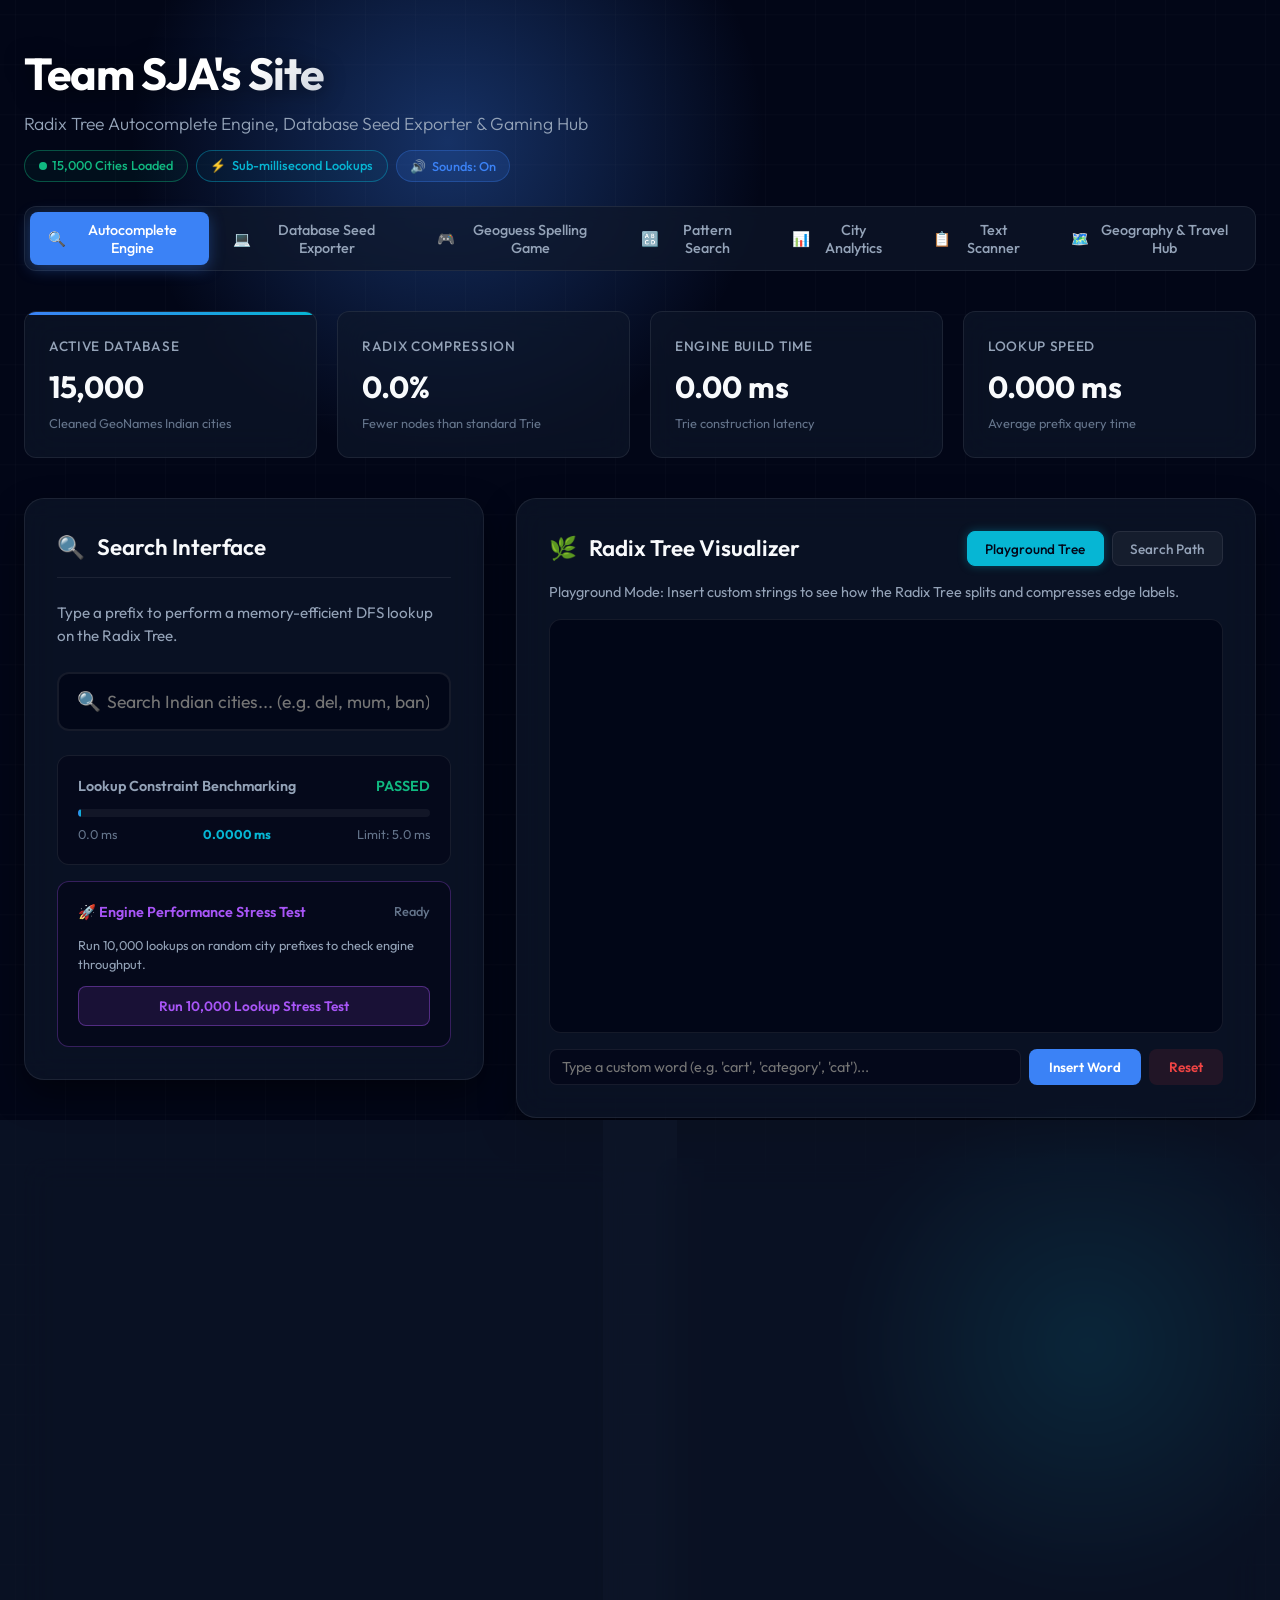
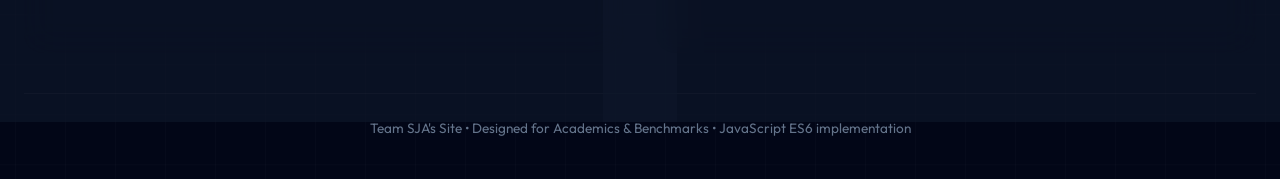
==== index.html @ f36bf90f "update: index.html with autocomplete and new tabs" ====
<!DOCTYPE html>
<html lang="en">
<head>
  <meta charset="UTF-8">
  <meta name="viewport" content="width=device-width, initial-scale=1.0, viewport-fit=cover">
  <meta name="theme-color" content="#020617">
  <title>Team SJA's Autocomplete Engine & Developer Hub</title>
  <meta name="description" content="A highly optimized Radix Tree engine featuring a city geoguess game, SQL/JSON database seeding tool, and benchmark suites by Team SJA.">
  <link rel="stylesheet" href="index.css">
</head>
<body>

  <!-- Background canvas for active particle effects -->
  <canvas id="particle-canvas"></canvas>

  <!-- Premium ambient background glowing spots -->
  <div class="ambient-glow-1"></div>
  <div class="ambient-glow-2"></div>

  <div class="app-container">
    
    <!-- Header Section -->
    <header>
      <div class="brand-section">
        <h1>Team SJA's <span style="color: var(--color-accent);">Site</span></h1>
        <p>Radix Tree Autocomplete Engine, Database Seed Exporter & Gaming Hub</p>
        <div class="brand-badges">
          <span class="badge success">
            <span style="display:inline-block; width:8px; height:8px; background:var(--color-success); border-radius:50%"></span>
            15,000 Cities Loaded
          </span>
          <span class="badge accent">
            <span>⚡</span> Sub-millisecond Lookups
          </span>
          <button id="audio-toggle-btn" class="badge" style="cursor: pointer; background: rgba(59, 130, 246, 0.15); border-color: rgba(59, 130, 246, 0.3); color: var(--color-primary); font-family: inherit;">
            <span>🔊</span> Sounds: On
          </button>
        </div>
      </div>

      <!-- Navigation Tabs -->
      <div class="tab-navigation">
        <button id="tab-btn-engine" class="tab-btn active"><span>🔍</span> Autocomplete Engine</button>
        <button id="tab-btn-routes" class="tab-btn"><span>💻</span> Database Seed Exporter</button>
        <button id="tab-btn-game" class="tab-btn"><span>🎮</span> Geoguess Spelling Game</button>
        <button id="tab-btn-pattern" class="tab-btn"><span>🔠</span> Pattern Search</button>
        <button id="tab-btn-analytics" class="tab-btn"><span>📊</span> City Analytics</button>
        <button id="tab-btn-scanner" class="tab-btn"><span>📋</span> Text Scanner</button>
        <button id="tab-btn-travel" class="tab-btn"><span>🗺️</span> Geography &amp; Travel Hub</button>
      </div>
    </header>

    <!-- Metrics Dashboard Row (Shared) -->
    <div class="metrics-row">
      <div class="metric-card highlighted">
        <div class="metric-label">Active Database</div>
        <div id="stat-cities-count" class="metric-value">15,000</div>
        <div class="metric-desc">Cleaned GeoNames Indian cities</div>
      </div>
      
      <div class="metric-card">
        <div class="metric-label">Radix Compression</div>
        <div id="stat-node-reduction" class="metric-value">0.0%</div>
        <div class="metric-desc">Fewer nodes than standard Trie</div>
      </div>

      <div class="metric-card">
        <div class="metric-label">Engine Build Time</div>
        <div id="stat-build-time" class="metric-value">0.00 ms</div>
        <div class="metric-desc">Trie construction latency</div>
      </div>

      <div class="metric-card" id="card-latency">
        <div class="metric-label">Lookup Speed</div>
        <div id="stat-lookup-time" class="metric-value">0.000 ms</div>
        <div class="metric-desc">Average prefix query time</div>
      </div>
    </div>

    <!-- =====================================================================
         TAB 1: AUTOCOMPLETE ENGINE CONTENT
         ===================================================================== -->
    <div id="tab-content-engine" class="tab-content active">
      <div class="dashboard-grid">
        
        <!-- Left Column: Search & Benchmarks -->
        <div class="panel">
          <h2 class="panel-title"><span>🔍</span> Search Interface</h2>
          <p style="color: var(--text-secondary); font-size: 0.95rem; margin-bottom: 1.5rem;">
            Type a prefix to perform a memory-efficient DFS lookup on the Radix Tree.
          </p>

          <div class="search-wrapper">
            <div class="search-input-container">
              <span class="search-icon">🔍</span>
              <input type="text" id="city-search" placeholder="Search Indian cities... (e.g. del, mum, ban)" autocomplete="off">
              <span id="clear-search" class="clear-icon" style="display: none;">✕</span>
            </div>

            <!-- Dropdown suggestions -->
            <div id="suggestions-dropdown" class="suggestions-container">
              <div class="suggestions-header">
                <span>Suggestions (Top 10)</span>
                <span id="suggestions-metrics">0 matches</span>
              </div>
              <ul id="suggestions-list" class="suggestions-list">
                <!-- Dynamically populated -->
              </ul>
            </div>
          </div>

          <div class="benchmark-card">
            <div class="benchmark-title">
              <span>Lookup Constraint Benchmarking</span>
              <span id="benchmark-status" style="color: var(--color-success);">PASSED</span>
            </div>
            <div class="benchmark-bar-container">
              <div id="benchmark-bar" class="benchmark-bar" style="width: 0.8%;"></div>
            </div>
            <div style="display: flex; justify-content: space-between; font-size: 0.8rem; color: var(--text-muted);">
              <span>0.0 ms</span>
              <span style="color: var(--color-accent); font-weight: bold;" id="benchmark-exact-time">0.0000 ms</span>
              <span>Limit: 5.0 ms</span>
            </div>
          </div>

          <!-- Stress Test challenge -->
          <div class="benchmark-card" style="margin-top: 1rem; border-color: rgba(168, 85, 247, 0.3);">
            <div class="benchmark-title" style="color: var(--color-purple);">
              <span>🚀 Engine Performance Stress Test</span>
              <span id="stress-test-status" style="font-size: 0.8rem; font-weight: 500; color: var(--text-muted);">Ready</span>
            </div>
            <p style="font-size: 0.8rem; color: var(--text-secondary); margin-bottom: 0.75rem;">
              Run 10,000 lookups on random city prefixes to check engine throughput.
            </p>
            <div class="stress-stats" style="display: flex; justify-content: space-between; font-size: 0.85rem; margin-bottom: 0.5rem; display: none;" id="stress-stats-display">
              <div>Avg Speed: <span id="stress-avg-speed" style="color: var(--color-accent); font-weight: bold;">0.000 ms</span></div>
              <div>Throughput: <span id="stress-throughput" style="color: var(--color-success); font-weight: bold;">0 ops/s</span></div>
            </div>
            <button id="btn-stress-test" class="visualizer-btn" style="width: 100%; background: rgba(168, 85, 247, 0.12); border-color: rgba(168, 85, 247, 0.4); color: var(--color-purple); font-weight: 600; padding: 0.6rem; border-radius: var(--radius-sm);">
              Run 10,000 Lookup Stress Test
            </button>
          </div>
        </div>

        <!-- Right Column: Visualizer -->
        <div class="panel visualizer-card">
          <div class="visualizer-header">
            <h2 class="panel-title" style="margin-bottom: 0; padding-bottom: 0; border: none;">
              <span>🌿</span> Radix Tree Visualizer
            </h2>
            <div class="visualizer-controls">
              <button id="btn-mode-playground" class="visualizer-btn active">Playground Tree</button>
              <button id="btn-mode-search" class="visualizer-btn">Search Path</button>
            </div>
          </div>
          <p id="visualizer-description" style="color: var(--text-secondary); font-size: 0.9rem; margin-bottom: 1rem;">
            Playground Mode: Insert custom strings to see how the Radix Tree splits and compresses edge labels.
          </p>

          <div class="svg-container">
            <svg id="tree-svg" class="svg-canvas"></svg>
          </div>

          <div id="playground-form-container" class="playground-form">
            <input type="text" id="playground-input" placeholder="Type a custom word (e.g. 'cart', 'category', 'cat')..." autocomplete="off">
            <button id="playground-btn-insert">Insert Word</button>
            <button id="playground-btn-reset" class="visualizer-btn" style="background: rgba(239, 68, 68, 0.1); border-color: rgba(239, 68, 68, 0.3); color: rgb(239, 68, 68);">Reset</button>
          </div>
        </div>

      </div>
    </div>

    <!-- =====================================================================
         TAB 2: DATABASE SEED EXPORTER (Useful Tool)
         ==================================================================== -->
    <div id="tab-content-routes" class="tab-content">
      <div class="dashboard-grid">
        
        <!-- Left Panel: Filters and Configuration Builder -->
        <div class="panel">
          <h2 class="panel-title"><span>💻</span> Database Seeding Exporter</h2>
          <p style="color: var(--text-secondary); font-size: 0.95rem; margin-bottom: 1.5rem;">
            Configure database seeding filters. Manually add specific cities using autocomplete or filter by states and naming patterns to generate schemas.
          </p>

          <!-- manual Select Input with autocomplete -->
          <div style="position: relative; margin-bottom: 1.25rem;">
            <label style="display: block; font-size: 0.85rem; color: var(--text-secondary); margin-bottom: 0.4rem; font-weight: 500;">Add Specific City</label>
            <div class="search-input-container">
              <span class="search-icon">🔍</span>
              <input type="text" id="route-destination" placeholder="Search and add a city... (e.g. kolkata)" autocomplete="off">
            </div>
            <div id="dropdown-destination" class="suggestions-container">
              <div class="suggestions-header">
                <span>Suggestions (Top 5)</span>
                <span id="logistics-suggestions-metrics">0 matches</span>
              </div>
              <ul id="list-destination" class="suggestions-list"></ul>
            </div>
          </div>

          <!-- Filter Configuration Fields -->
          <div class="export-filter-grid" style="display: grid; grid-template-columns: 1fr 1fr; gap: 0.75rem; margin-bottom: 1.25rem;">
            <div>
              <label style="display: block; font-size: 0.85rem; color: var(--text-secondary); margin-bottom: 0.4rem; font-weight: 500;">Filter by State</label>
              <select id="export-state-filter" style="width:100%; background: rgba(2, 6, 23, 0.85); border: 2px solid var(--card-border); border-radius: var(--radius-sm); padding: 0.5rem; color: var(--text-primary); font-family: inherit;">
                <option value="ALL">-- All States --</option>
                <option value="Maharashtra">Maharashtra</option>
                <option value="Delhi">Delhi</option>
                <option value="Karnataka">Karnataka</option>
                <option value="Tamil Nadu">Tamil Nadu</option>
                <option value="West Bengal">West Bengal</option>
                <option value="Uttar Pradesh">Uttar Pradesh</option>
                <option value="Gujarat">Gujarat</option>
                <option value="Rajasthan">Rajasthan</option>
                <option value="Kerala">Kerala</option>
              </select>
            </div>
            <div>
              <label style="display: block; font-size: 0.85rem; color: var(--text-secondary); margin-bottom: 0.4rem; font-weight: 500;">Naming Suffix</label>
              <input type="text" id="export-name-pattern" placeholder="e.g. pur, abad, garh" style="width:100%; background: rgba(2, 6, 23, 0.85); border: 2px solid var(--card-border); border-radius: var(--radius-sm); padding: 0.5rem; color: var(--text-primary); font-family: inherit;">
            </div>
          </div>

          <!-- Format type and limits -->
          <div class="export-filter-grid" style="display: grid; grid-template-columns: 1fr 1fr; gap: 0.75rem; margin-bottom: 1.5rem;">
            <div>
              <label style="display: block; font-size: 0.85rem; color: var(--text-secondary); margin-bottom: 0.4rem; font-weight: 500;">Output Format</label>
              <select id="export-format" style="width:100%; background: rgba(2, 6, 23, 0.85); border: 2px solid var(--card-border); border-radius: var(--radius-sm); padding: 0.5rem; color: var(--text-primary); font-family: inherit;">
                <option value="json">JSON Array</option>
                <option value="sql_postgres">SQL (PostgreSQL)</option>
                <option value="sql_mysql">SQL (MySQL)</option>
                <option value="csv">CSV Dataset</option>
              </select>
            </div>
            <div>
              <label style="display: block; font-size: 0.85rem; color: var(--text-secondary); margin-bottom: 0.4rem; font-weight: 500;">Export Limit</label>
              <input type="number" id="package-weight" min="5" max="1000" step="5" value="25" style="width:100%; background: rgba(2, 6, 23, 0.85); border: 2px solid var(--card-border); border-radius: var(--radius-sm); padding: 0.5rem; color: var(--text-primary); font-family: inherit;">
            </div>
          </div>

          <!-- Metrics summary for selected seeds -->
          <div id="route-results-card" class="benchmark-card" style="border-color: rgba(6, 182, 212, 0.35);">
            <div class="benchmark-title" style="color: var(--color-accent); font-size: 1rem; margin-bottom: 0.75rem;">
              <span>📝 Export Statistics</span>
            </div>
            <div style="font-size: 0.85rem; color: var(--text-secondary); line-height: 1.6;">
              <div style="display:flex; justify-content:space-between; margin-bottom:0.4rem;">
                <span>📂 Selected Cities Count:</span> <span id="logistics-cost" style="color: var(--color-success); font-weight:600;">25 cities</span>
              </div>
              <div style="display:flex; justify-content:space-between; margin-bottom:0.4rem;">
                <span>🐘 Estimated SQL Size:</span> <span id="logistics-zip" style="color: var(--text-primary); font-weight:500;">1.8 KB</span>
              </div>
              <div style="display:flex; justify-content:space-between; margin-bottom:0.4rem;">
                <span>🛠️ Schema table name:</span> <span style="color: var(--color-purple); font-weight:500; font-family: var(--font-mono); font-size:0.8rem;">indian_cities_directory</span>
              </div>
              <div style="display:flex; justify-content:space-between;">
                <span>⚙️ Character Encoding:</span> <span style="color: var(--text-muted); font-family: var(--font-mono); font-size:0.75rem;">UTF-8</span>
              </div>
            </div>
          </div>
          
          <button id="btn-calc-route" class="visualizer-btn" style="width: 100%; background: var(--color-accent); border-color: var(--color-accent); color: var(--bg-primary); font-weight: 600; padding: 0.75rem; margin-top: 1rem;">
            Generate Seed Schema
          </button>
        </div>

        <!-- Right Panel: Live Code Syntax Viewer -->
        <div class="panel visualizer-card">
          <div class="visualizer-header">
            <h2 class="panel-title" style="margin-bottom: 0; padding-bottom: 0; border: none;">
              <span>⚡</span> Schema Code Output
            </h2>
            <div class="visualizer-controls">
              <button id="btn-copy-seed" class="visualizer-btn active">Copy Code</button>
              <button id="btn-download-seed" class="visualizer-btn" style="background: rgba(16, 185, 129, 0.1); border-color: rgba(16, 185, 129, 0.3); color: var(--color-success);">Download</button>
            </div>
          </div>
          <p style="color: var(--text-secondary); font-size: 0.9rem; margin-bottom: 1rem;">
            Copy the generated INSERT script or JSON array directly into your database schema seeds.
          </p>
          <div class="svg-container" style="background: #020617; border-color: rgba(6, 182, 212, 0.2); display: flex; flex-direction: column; overflow: hidden;">
            <pre style="margin: 0; padding: 1.25rem; overflow: auto; flex-grow: 1; font-family: var(--font-mono); font-size: 0.82rem; color: #a5f3fc; line-height: 1.6; white-space: pre-wrap;" id="export-code-block"></pre>
          </div>
        </div>

      </div>
    </div>

    <!-- =====================================================================
         TAB 3: GEOGUESS SPELLING GAME (Inbuilt Game)
         ===================================================================== -->
    <div id="tab-content-game" class="tab-content">
      <div class="dashboard-grid">
        
        <!-- Left Panel: Game Arena -->
        <div class="panel">
          <h2 class="panel-title"><span>🎮</span> Geoguess spelling Challenge</h2>
          <p style="color: var(--text-secondary); font-size: 0.95rem; margin-bottom: 1.5rem;">
            Can you guess the Indian city from the scrambled letters? Use the autocomplete box to search for valid spellings as clues!
          </p>

          <!-- Scrambled word board -->
          <div style="background: radial-gradient(circle, rgba(168, 85, 247, 0.15) 0%, transparent 100%); border: 1px solid rgba(168, 85, 247, 0.35); border-radius: var(--radius-md); padding: 2.25rem 1rem; text-align: center; margin-bottom: 1.5rem; position: relative; overflow: hidden;">
            <div style="font-size: 0.8rem; color: var(--color-purple); font-weight: 600; letter-spacing: 0.1em; text-transform: uppercase; margin-bottom: 0.5rem;">Scrambled City Name</div>
            <div id="game-scrambled-word" style="font-size: 2.6rem; font-weight: 700; color: var(--text-primary); letter-spacing: 0.15em; word-break: break-all;">M U B I A M</div>
          </div>

          <!-- Clue Section -->
          <div class="benchmark-card" style="margin-bottom: 1.5rem; border-color: var(--card-border); background: rgba(2, 6, 23, 0.45);">
            <div style="font-weight: 500; font-size: 0.85rem; color: var(--text-secondary); display:flex; justify-content:space-between; align-items:center; margin-bottom: 0.5rem;">
              <span>💡 Clues Revealed</span>
              <button id="game-btn-reveal-clue" class="visualizer-btn" style="padding: 0.25rem 0.6rem; font-size: 0.75rem;">Reveal Next Clue</button>
            </div>
            <div id="game-clue-text" style="font-size: 0.85rem; color: var(--text-muted); line-height: 1.5;">
              - Clue 1: Click button to reveal first letter clue...
            </div>
          </div>

          <!-- Answer Input Section -->
          <div style="position: relative; margin-bottom: 1.5rem;">
            <label style="display: block; font-size: 0.85rem; color: var(--text-secondary); margin-bottom: 0.4rem; font-weight: 500;">Your Guess</label>
            <div class="search-input-container">
              <input type="text" id="game-guess-input" placeholder="Type city guess... (Autofill lists matching cities)" autocomplete="off">
            </div>
            <div id="dropdown-game" class="suggestions-container">
              <div class="suggestions-header">
                <span>Suggestions (Top 5)</span>
                <span id="game-suggestions-metrics">0 matches</span>
              </div>
              <ul id="list-game" class="suggestions-list"></ul>
            </div>
          </div>

          <!-- Control buttons -->
          <div style="display: grid; grid-template-columns: 2fr 1fr; gap: 0.75rem;">
            <button id="game-btn-submit" class="visualizer-btn" style="background: var(--color-primary); border-color: var(--color-primary); color: white; font-weight: 600; padding: 0.75rem;">Submit Answer</button>
            <button id="game-btn-skip" class="visualizer-btn" style="background: rgba(255, 255, 255, 0.05); color: var(--text-secondary); padding: 0.75rem;">Skip</button>
          </div>
        </div>

        <!-- Right Panel: Scoreboard & Dashboard -->
        <div class="panel" style="display:flex; flex-direction:column; justify-content:space-between;">
          <div>
            <h2 class="panel-title"><span>🏆</span> Scoring Dashboard</h2>
            <p style="color: var(--text-secondary); font-size: 0.95rem; margin-bottom: 1.5rem;">
              Correct answers build your score and active streak! High scores are saved locally so you can return to break your record.
            </p>

            <div style="display: grid; grid-template-columns: repeat(3, 1fr); gap: 1rem; margin-bottom: 1.5rem;">
              <div style="background: rgba(2, 6, 23, 0.5); padding: 1rem; border-radius: var(--radius-md); text-align: center; border: 1px solid var(--card-border);">
                <div style="font-size: 0.8rem; color: var(--text-muted); margin-bottom: 0.25rem;">Score</div>
                <div id="game-score" style="font-size: 1.8rem; font-weight: 700; color: var(--color-accent);">0</div>
              </div>
              <div style="background: rgba(2, 6, 23, 0.5); padding: 1rem; border-radius: var(--radius-md); text-align: center; border: 1px solid var(--card-border);">
                <div style="font-size: 0.8rem; color: var(--text-muted); margin-bottom: 0.25rem;">Streak</div>
                <div id="game-streak" style="font-size: 1.8rem; font-weight: 700; color: var(--color-purple);">0</div>
              </div>
              <div style="background: rgba(2, 6, 23, 0.5); padding: 1rem; border-radius: var(--radius-md); text-align: center; border: 1px solid var(--card-border);">
                <div style="font-size: 0.8rem; color: var(--text-muted); margin-bottom: 0.25rem;">Best Streak</div>
                <div id="game-best-streak" style="font-size: 1.8rem; font-weight: 700; color: var(--color-success);">0</div>
              </div>
            </div>

            <!-- Feed/Logs Card -->
            <div class="benchmark-card" style="background: rgba(2, 6, 23, 0.6); min-height: 140px;">
              <div style="font-size: 0.8rem; font-weight:600; text-transform:uppercase; letter-spacing:0.05em; color: var(--text-muted); margin-bottom: 0.5rem;">Activity Log</div>
              <div id="game-log" style="font-size: 0.85rem; color: var(--text-secondary); line-height: 1.6;">
                <div style="color: var(--text-muted);">Game started. Unscramble the city name to earn points!</div>
              </div>
            </div>
          </div>

          <div style="margin-top: 1.5rem; text-align: center; color: var(--text-muted); font-size: 0.8rem;">
            Challenge leverages the 15,000 GeoNames database to test geographical and spelling speed.
          </div>
        </div>

      </div>
    </div>

    <!-- Comparative Table & Explanations Grid -->
    <div class="comparison-section">
      
      <!-- GeoNames Pipeline Card -->
      <div class="panel">
        <h2 class="panel-title"><span>🔄</span> GeoNames Dataset Pipeline</h2>
        <p style="color: var(--text-secondary); font-size: 0.95rem; margin-bottom: 1rem;">
          How the 15,000 city database was prepared from the raw GeoNames database (IN.zip):
        </p>
        <ul class="info-list">
          <li><strong>Downloading & Extraction:</strong> Fetched <code>IN.zip</code> containing <code>IN.txt</code>, representing Indian geographical features.</li>
          <li><strong>Populated Place Filtering:</strong> Filtered class 'P' records (populated places/cities), discarding administrative entities, lakes, and monuments.</li>
          <li><strong>Heuristic Sorting:</strong> Prioritized capitals (State and Country levels) first, then sorted in descending order of census population.</li>
          <li><strong>Cleaning & Deduplication:</strong> Normalized strings to lowercase, collapsed spaces, stripped punctuation, and extracted the top 15,000 unique names.</li>
        </ul>
      </div>

      <!-- Complexity Analysis Card -->
      <div class="panel">
        <h2 class="panel-title"><span>📊</span> Trie vs. Radix Tree Efficiency</h2>
        <p style="color: var(--text-secondary); font-size: 0.95rem; margin-bottom: 0.5rem;">
          Dynamic comparison metrics of the active dataset:
        </p>
        <table class="comparison-table">
          <thead>
            <tr>
              <th>Metric</th>
              <th>Standard Trie</th>
              <th>Radix Tree (Trie)</th>
              <th>Improvement</th>
            </tr>
          </thead>
          <tbody>
            <tr>
              <td><strong>Total Nodes</strong></td>
              <td id="table-st-nodes">-</td>
              <td id="table-rt-nodes">-</td>
              <td id="table-node-savings" style="color: var(--color-success); font-weight: 600;">-</td>
            </tr>
            <tr>
              <td><strong>Total Characters</strong></td>
              <td id="table-st-chars">-</td>
              <td id="table-rt-chars">-</td>
              <td id="table-char-savings" style="color: var(--color-success); font-weight: 600;">-</td>
            </tr>
            <tr>
              <td><strong>Space Complexity</strong></td>
              <td>O(Σ(len(word)))</td>
              <td>O(N) - Key nodes</td>
              <td>O(N) vs O(N * L)</td>
            </tr>
            <tr>
              <td><strong>Search Complexity</strong></td>
              <td>O(L) - Word length</td>
              <td>O(L) - Less transitions</td>
              <td>Higher Cache Locality</td>
            </tr>
          </tbody>
        </table>
      </div>

    </div>

    <!-- Page Footer -->
    <footer style="text-align: center; color: var(--text-muted); font-size: 0.85rem; border-top: 1px solid var(--card-border); padding-top: 1.5rem; margin-top: 2rem;">
      <p>Team SJA's Site • Designed for Academics &amp; Benchmarks • JavaScript ES6 implementation</p>
    </footer>

  </div>

  <!-- =====================================================================
       TAB 4: PATTERN SEARCH
       ===================================================================== -->
  <div id="tab-content-pattern" class="tab-content">
    <div class="dashboard-grid">

      <!-- Left: Filters -->
      <div class="panel">
        <h2 class="panel-title"><span>🔠</span> Pattern Search</h2>
        <p style="color: var(--text-secondary); font-size: 0.95rem; margin-bottom: 1.5rem;">
          Filter all 15,000 Indian cities using flexible matching patterns — no regex knowledge needed.
        </p>

        <div style="margin-bottom: 1rem;">
          <label style="display:block; font-size:0.85rem; color:var(--text-secondary); margin-bottom:0.4rem; font-weight:500;">Match Mode</label>
          <div style="display:flex; gap:0.5rem; flex-wrap:wrap;">
            <button class="ptn-mode-btn visualizer-btn active" data-mode="contains" id="ptn-mode-contains">Contains</button>
            <button class="ptn-mode-btn visualizer-btn" data-mode="starts" id="ptn-mode-starts">Starts With</button>
            <button class="ptn-mode-btn visualizer-btn" data-mode="ends" id="ptn-mode-ends">Ends With</button>
            <button class="ptn-mode-btn visualizer-btn" data-mode="exact" id="ptn-mode-exact">Exact</button>
          </div>
        </div>

        <div style="margin-bottom: 1rem;">
          <label style="display:block; font-size:0.85rem; color:var(--text-secondary); margin-bottom:0.4rem; font-weight:500;">Search Pattern</label>
          <div class="search-input-container">
            <span class="search-icon">🔠</span>
            <input type="text" id="ptn-input" placeholder="e.g. pur, nagar, abad..." autocomplete="off">
          </div>
        </div>

        <div style="display:grid; grid-template-columns:1fr 1fr; gap:0.75rem; margin-bottom:1rem;">
          <div>
            <label style="display:block; font-size:0.85rem; color:var(--text-secondary); margin-bottom:0.4rem; font-weight:500;">Min Length</label>
            <input type="number" id="ptn-min-len" min="1" max="30" value="3" style="width:100%; background:rgba(2,6,23,0.85); border:2px solid var(--card-border); border-radius:var(--radius-sm); padding:0.5rem; color:var(--text-primary); font-family:inherit;">
          </div>
          <div>
            <label style="display:block; font-size:0.85rem; color:var(--text-secondary); margin-bottom:0.4rem; font-weight:500;">Max Length</label>
            <input type="number" id="ptn-max-len" min="1" max="50" value="30" style="width:100%; background:rgba(2,6,23,0.85); border:2px solid var(--card-border); border-radius:var(--radius-sm); padding:0.5rem; color:var(--text-primary); font-family:inherit;">
          </div>
        </div>

        <button id="btn-ptn-search" class="visualizer-btn" style="width:100%; background:var(--color-accent); border-color:var(--color-accent); color:var(--bg-primary); font-weight:600; padding:0.75rem;">Search Cities</button>

        <div id="ptn-stats" class="benchmark-card" style="margin-top:1rem; border-color:rgba(6,182,212,0.35); display:none;">
          <div style="font-size:0.85rem; color:var(--text-secondary); line-height:1.6;">
            <div style="display:flex; justify-content:space-between;">
              <span>Matches Found:</span> <span id="ptn-match-count" style="color:var(--color-success); font-weight:600;">0</span>
            </div>
            <div style="display:flex; justify-content:space-between;">
              <span>Search Time:</span> <span id="ptn-search-time" style="color:var(--color-accent); font-weight:600;">0ms</span>
            </div>
          </div>
        </div>

        <button id="btn-ptn-export" class="visualizer-btn" style="width:100%; margin-top:0.75rem; background:rgba(16,185,129,0.1); border-color:rgba(16,185,129,0.3); color:var(--color-success); display:none;">⬇ Export Matches as TXT</button>
      </div>

      <!-- Right: Results -->
      <div class="panel visualizer-card">
        <div class="visualizer-header">
          <h2 class="panel-title" style="margin-bottom:0; padding-bottom:0; border:none;"><span>📋</span> Matching Cities</h2>
          <span id="ptn-showing-label" style="font-size:0.8rem; color:var(--text-muted);">Showing 0 results</span>
        </div>
        <p style="color:var(--text-secondary); font-size:0.9rem; margin-bottom:1rem;">Instantly filter from 15,000+ cities. Results update live as you change pattern or mode.</p>
        <div id="ptn-results-list" style="display:flex; flex-wrap:wrap; gap:0.4rem; max-height:420px; overflow-y:auto; padding:0.5rem 0;">
          <span style="color:var(--text-muted); font-size:0.85rem;">Type a pattern above and click Search.</span>
        </div>
      </div>

    </div>
  </div>

  <!-- =====================================================================
       TAB 5: CITY ANALYTICS
       ===================================================================== -->
  <div id="tab-content-analytics" class="tab-content">
    <div style="max-width:1200px; margin:0 auto;">
      <div class="panel" style="margin-bottom:1.5rem;">
        <h2 class="panel-title"><span>📊</span> City Analytics Dashboard</h2>
        <p style="color:var(--text-secondary); font-size:0.95rem;">Visual breakdown of all 15,000 Indian city names in the dataset — letter frequencies, length distribution, and top starting characters.</p>
      </div>

      <div style="display:grid; grid-template-columns:1fr 1fr; gap:1.5rem; margin-bottom:1.5rem;">
        <!-- Length Distribution -->
        <div class="panel">
          <h3 style="font-size:1rem; font-weight:600; margin-bottom:1rem; color:var(--color-accent);">📏 City Name Length Distribution</h3>
          <div id="analytics-length-chart" style="display:flex; align-items:flex-end; gap:2px; height:140px; padding:0 4px;"></div>
          <div id="analytics-length-labels" style="display:flex; gap:2px; margin-top:4px; font-size:0.6rem; color:var(--text-muted); overflow:hidden;"></div>
          <p style="font-size:0.75rem; color:var(--text-muted); margin-top:0.5rem;">Average length: <span id="analytics-avg-len" style="color:var(--color-accent); font-weight:600;">—</span> characters</p>
        </div>

        <!-- First Letter Frequency -->
        <div class="panel">
          <h3 style="font-size:1rem; font-weight:600; margin-bottom:1rem; color:var(--color-purple);">🔤 Cities per Starting Letter</h3>
          <div id="analytics-letter-chart" style="display:flex; align-items:flex-end; gap:2px; height:140px; padding:0 4px;"></div>
          <div style="display:flex; gap:2px; margin-top:4px;">
            <span id="analytics-letter-labels" style="font-size:0.55rem; color:var(--text-muted); display:flex; gap:2px; width:100%;"></span>
          </div>
          <p style="font-size:0.75rem; color:var(--text-muted); margin-top:0.5rem;">Most common start: <span id="analytics-top-letter" style="color:var(--color-purple); font-weight:600;">—</span></p>
        </div>
      </div>

      <div style="display:grid; grid-template-columns:1fr 1fr; gap:1.5rem;">
        <!-- Top Suffixes -->
        <div class="panel">
          <h3 style="font-size:1rem; font-weight:600; margin-bottom:1rem; color:var(--color-success);">🔚 Top 15 Common Suffixes</h3>
          <div id="analytics-suffixes" style="display:flex; flex-direction:column; gap:0.4rem;"></div>
        </div>

        <!-- Top Prefixes -->
        <div class="panel">
          <h3 style="font-size:1rem; font-weight:600; margin-bottom:1rem; color:var(--color-primary);">🔛 Top 15 Common Prefixes</h3>
          <div id="analytics-prefixes" style="display:flex; flex-direction:column; gap:0.4rem;"></div>
        </div>
      </div>
    </div>
  </div>

  <!-- =====================================================================
       TAB 6: TEXT SCANNER
       ===================================================================== -->
  <div id="tab-content-scanner" class="tab-content">
    <div class="dashboard-grid">

      <!-- Left: Input -->
      <div class="panel">
        <h2 class="panel-title"><span>📋</span> Indian City Text Scanner</h2>
        <p style="color:var(--text-secondary); font-size:0.95rem; margin-bottom:1.5rem;">
          Paste any text — a news article, a travel blog, address list, or any document — and this tool will find all Indian city names mentioned in it.
        </p>

        <div style="margin-bottom:1rem;">
          <label style="display:block; font-size:0.85rem; color:var(--text-secondary); margin-bottom:0.4rem; font-weight:500;">Paste Your Text Here</label>
          <textarea id="scanner-input" rows="12" placeholder="Paste any text here... e.g. 'The train from Mumbai to Delhi via Agra passes through Mathura and Kanpur before reaching its destination.'" style="width:100%; background:rgba(2,6,23,0.85); border:2px solid var(--card-border); border-radius:var(--radius-sm); padding:0.75rem; color:var(--text-primary); font-family:inherit; font-size:0.9rem; line-height:1.6; resize:vertical;"></textarea>
        </div>

        <button id="btn-scan" class="visualizer-btn" style="width:100%; background:var(--color-accent); border-color:var(--color-accent); color:var(--bg-primary); font-weight:600; padding:0.75rem;">🔍 Scan for Cities</button>
        <button id="btn-scan-clear" class="visualizer-btn" style="width:100%; margin-top:0.5rem; background:rgba(239,68,68,0.1); border-color:rgba(239,68,68,0.3); color:#f87171;">Clear</button>

        <div id="scanner-stats" class="benchmark-card" style="margin-top:1rem; display:none; border-color:rgba(6,182,212,0.35);">
          <div style="font-size:0.85rem; color:var(--text-secondary); line-height:1.8;">
            <div style="display:flex; justify-content:space-between;"><span>Words Scanned:</span> <span id="scan-word-count" style="color:var(--color-accent); font-weight:600;">0</span></div>
            <div style="display:flex; justify-content:space-between;"><span>Cities Found:</span> <span id="scan-city-count" style="color:var(--color-success); font-weight:600;">0</span></div>
            <div style="display:flex; justify-content:space-between;"><span>Scan Time:</span> <span id="scan-time" style="color:var(--color-primary); font-weight:600;">0ms</span></div>
          </div>
        </div>
      </div>

      <!-- Right: Highlighted output and city list -->
      <div class="panel visualizer-card" style="display:flex; flex-direction:column; gap:1rem;">
        <div>
          <h3 style="font-size:1rem; font-weight:600; color:var(--color-accent); margin-bottom:0.75rem;">📝 Highlighted Text</h3>
          <div id="scanner-output" style="background:rgba(2,6,23,0.85); border:1px solid var(--card-border); border-radius:var(--radius-sm); padding:1rem; font-size:0.9rem; line-height:1.8; color:var(--text-secondary); min-height:120px; max-height:200px; overflow-y:auto; white-space:pre-wrap; word-break:break-word;">
            <span style="color:var(--text-muted);">Highlighted text will appear here after scanning...</span>
          </div>
        </div>
        <div>
          <h3 style="font-size:1rem; font-weight:600; color:var(--color-success); margin-bottom:0.75rem;">🏙️ Cities Detected</h3>
          <div id="scanner-cities-list" style="display:flex; flex-wrap:wrap; gap:0.4rem; max-height:180px; overflow-y:auto;">
            <span style="color:var(--text-muted); font-size:0.85rem;">No cities detected yet.</span>
          </div>
        </div>
        <button id="btn-scan-copy" class="visualizer-btn" style="background:rgba(16,185,129,0.1); border-color:rgba(16,185,129,0.3); color:var(--color-success); display:none;">📋 Copy City List</button>
      </div>

  <!-- =====================================================================
       TAB 7: GEOGRAPHY & TRAVEL HUB
       ===================================================================== -->
  <div id="tab-content-travel" class="tab-content" style="display:none;">
    <div class="dashboard-grid">

      <!-- Left Column: Geography Quiz -->
      <div class="panel">
        <h2 class="panel-title"><span>🗺️</span> India Geography Quiz</h2>
        <p style="color:var(--text-secondary); font-size:0.9rem; margin-bottom:1rem;">
          Test your geography knowledge! Learn about Indian states, district structures, and PIN codes.
        </p>

        <div style="display:flex; justify-content:space-between; align-items:center; background:rgba(255,255,255,0.03); border:1px solid var(--card-border); border-radius:var(--radius-sm); padding:0.75rem; margin-bottom:1rem;">
          <div>
            <span style="font-size:0.8rem; color:var(--text-muted); block">Current Score</span>
            <div id="quiz-score" style="font-size:1.5rem; font-weight:700; color:var(--color-success);">0</div>
          </div>
          <div>
            <span style="font-size:0.8rem; color:var(--text-muted); block">Streak</span>
            <div id="quiz-streak" style="font-size:1.5rem; font-weight:700; color:var(--color-primary); text-align:center;">0</div>
          </div>
          <div>
            <span style="font-size:0.8rem; color:var(--text-muted); block">Difficulty</span>
            <select id="quiz-diff" style="background:rgba(2,6,23,0.85); border:1px solid var(--card-border); border-radius:var(--radius-sm); padding:0.25rem 0.5rem; color:var(--text-primary); font-size:0.8rem; cursor:pointer;">
              <option value="easy">👶 Easy (State Match)</option>
              <option value="medium" selected>🎓 Medium (Districts)</option>
              <option value="hard">🧠 Expert (PIN Codes)</option>
            </select>
          </div>
        </div>

        <div id="quiz-question-box" class="benchmark-card" style="border-color:rgba(168,85,247,0.3); margin-bottom:1rem; min-height:100px; display:flex; flex-direction:column; justify-content:center;">
          <p id="quiz-question" style="font-size:1.05rem; font-weight:600; text-align:center; color:var(--text-primary); line-height:1.5; margin:0;"></p>
        </div>

        <div id="quiz-options" style="display:grid; grid-template-columns:1fr; gap:0.75rem;">
          <!-- Options will be injected here -->
        </div>

        <div id="quiz-feedback" style="margin-top:1rem; text-align:center; font-size:0.95rem; font-weight:600; min-height:1.5rem;"></div>

        <button id="btn-quiz-next" class="visualizer-btn" style="width:100%; margin-top:1rem; background:var(--color-accent); border-color:var(--color-accent); color:var(--bg-primary); font-weight:600; display:none;">Next Question ➡️</button>
      </div>

      <!-- Right Column: Virtual Route Planner -->
      <div class="panel visualizer-card" style="display:flex; flex-direction:column; gap:1rem;">
        <h2 class="panel-title"><span>🚗</span> Virtual Travel Planner</h2>
        <p style="color:var(--text-secondary); font-size:0.9rem;">
          Estimate driving, train, and flight routes between any of the 15,000 Indian cities in the database.
        </p>

        <!-- Route Inputs -->
        <div style="display:grid; grid-template-columns:1fr 1fr; gap:1rem;">
          <div style="position:relative;">
            <label style="display:block; font-size:0.8rem; color:var(--text-secondary); margin-bottom:0.4rem; font-weight:500;">Start City</label>
            <div class="search-input-container">
              <span class="search-icon">📍</span>
              <input type="text" id="route-start" placeholder="e.g. Pune" autocomplete="off" style="padding-right: 1.5rem;">
            </div>
            <div id="dropdown-route-start" class="suggestion-dropdown" style="display:none; width:100%; position:absolute; z-index:100;">
              <div id="list-route-start"></div>
            </div>
          </div>
          
          <div style="position:relative;">
            <label style="display:block; font-size:0.8rem; color:var(--text-secondary); margin-bottom:0.4rem; font-weight:500;">Destination City</label>
            <div class="search-input-container">
              <span class="search-icon">🏁</span>
              <input type="text" id="route-end" placeholder="e.g. Nagpur" autocomplete="off" style="padding-right: 1.5rem;">
            </div>
            <div id="dropdown-route-end" class="suggestion-dropdown" style="display:none; width:100%; position:absolute; z-index:100;">
              <div id="list-route-end"></div>
            </div>
          </div>
        </div>

        <button id="btn-generate-route" class="visualizer-btn" style="width:100%; background:var(--color-primary); border-color:var(--color-primary); color:var(--text-primary); font-weight:600;">Calculate Virtual Route</button>

        <!-- Map & Travel Stats Output -->
        <div id="travel-output" style="display:none; flex-direction:column; gap:1rem;">
          <!-- SVG Journey Map -->
          <div style="background:rgba(2,6,23,0.85); border:1px solid var(--card-border); border-radius:var(--radius-sm); padding:0.5rem; text-align:center;">
            <span style="font-size:0.75rem; color:var(--text-muted); display:block; margin-bottom:0.4rem;">Route Trajectory Vector Map</span>
            <svg id="travel-svg" width="100%" height="150" style="background:#030712; border-radius:4px; overflow:visible;"></svg>
          </div>

          <!-- Trip Statistics Grid -->
          <div style="display:grid; grid-template-columns:repeat(3, 1fr); gap:0.5rem; text-align:center;">
            <div style="background:rgba(255,255,255,0.02); border:1px solid var(--card-border); border-radius:var(--radius-sm); padding:0.5rem;">
              <div style="font-size:0.75rem; color:var(--text-muted);">🛣️ Distance</div>
              <div id="travel-dist" style="font-size:1rem; font-weight:700; color:var(--color-accent);">—</div>
            </div>
            <div style="background:rgba(255,255,255,0.02); border:1px solid var(--card-border); border-radius:var(--radius-sm); padding:0.5rem;">
              <div style="font-size:0.75rem; color:var(--text-muted);">🚗 Drive Time</div>
              <div id="travel-drive" style="font-size:1rem; font-weight:700; color:var(--color-primary);">—</div>
            </div>
            <div style="background:rgba(255,255,255,0.02); border:1px solid var(--card-border); border-radius:var(--radius-sm); padding:0.5rem;">
              <div style="font-size:0.75rem; color:var(--text-muted);">✈️ Flight Time</div>
              <div id="travel-flight" style="font-size:1rem; font-weight:700; color:var(--color-success);">—</div>
            </div>
          </div>

          <!-- Travel Itinerary -->
          <div>
            <span style="font-size:0.8rem; font-weight:600; color:var(--text-primary);">📝 Travel Diary & Route Log</span>
            <div id="travel-diary" style="background:rgba(255,255,255,0.03); border:1px solid var(--card-border); border-radius:var(--radius-sm); padding:0.75rem; font-size:0.85rem; line-height:1.5; color:var(--text-secondary); max-height:100px; overflow-y:auto; margin-top:0.4rem;"></div>
          </div>
        </div>

      </div>

    </div>
  </div>

  <!-- Include code modules -->
  <script src="cities.js"></script>
  <script src="trie.js"></script>
  <script src="app.js"></script>
</body>
</html>
---- index.css ----
/* index.css */
@import url('https://fonts.googleapis.com/css2?family=Outfit:wght@300;400;500;600;700&family=Fira+Code:wght@400;500&display=swap');

:root {
  --bg-primary: #020617;
  --bg-secondary: #0f172a;
  --card-bg: rgba(15, 23, 42, 0.65);
  --card-border: rgba(255, 255, 255, 0.08);
  --text-primary: #f8fafc;
  --text-secondary: #94a3b8;
  --text-muted: #64748b;
  --color-primary: #3b82f6; /* Neon Blue */
  --color-primary-glow: rgba(59, 130, 246, 0.35);
  --color-accent: #06b6d4; /* Cyan */
  --color-accent-glow: rgba(6, 182, 212, 0.35);
  --color-success: #10b981; /* Emerald */
  --color-success-glow: rgba(16, 185, 129, 0.25);
  --color-purple: #a855f7; /* Magenta-purple */
  --color-purple-glow: rgba(168, 85, 247, 0.25);
  --font-sans: 'Outfit', -apple-system, BlinkMacSystemFont, "Segoe UI", Roboto, sans-serif;
  --font-mono: 'Fira Code', monospace;
  --radius-sm: 8px;
  --radius-md: 12px;
  --radius-lg: 20px;
  --transition-fast: 0.15s ease;
  --transition-normal: 0.3s cubic-bezier(0.4, 0, 0.2, 1);
}

* {
  box-sizing: border-box;
  margin: 0;
  padding: 0;
}

body {
  background-color: var(--bg-primary);
  color: var(--text-primary);
  font-family: var(--font-sans);
  min-height: 100vh;
  overflow-x: hidden;
  position: relative;
  line-height: 1.5;
}

/* Background grid layout overlay for tech/academics vibe */
body::before {
  content: '';
  position: absolute;
  top: 0;
  left: 0;
  width: 100%;
  height: 100%;
  background-image: 
    linear-gradient(rgba(255, 255, 255, 0.015) 1px, transparent 1px),
    linear-gradient(90deg, rgba(255, 255, 255, 0.015) 1px, transparent 1px);
  background-size: 50px 50px;
  background-position: center;
  pointer-events: none;
  z-index: 0;
}

/* Floating interactive particle canvas layer */
#particle-canvas {
  position: fixed;
  top: 0;
  left: 0;
  width: 100vw;
  height: 100vh;
  pointer-events: none;
  z-index: 0;
}

/* Ambient glow backgrounds */
.ambient-glow-1 {
  position: absolute;
  top: -10%;
  left: 10%;
  width: 50vw;
  height: 50vw;
  background: radial-gradient(circle, var(--color-primary-glow) 0%, transparent 70%);
  z-index: -1;
  pointer-events: none;
}

.ambient-glow-2 {
  position: absolute;
  bottom: 10%;
  right: -5%;
  width: 40vw;
  height: 40vw;
  background: radial-gradient(circle, var(--color-accent-glow) 0%, transparent 70%);
  z-index: -1;
  pointer-events: none;
}

/* Layout */
.app-container {
  max-width: 1400px;
  margin: 0 auto;
  padding: 2.5rem 1.5rem;
  position: relative;
  z-index: 1;
}

header {
  margin-bottom: 2.5rem;
  display: flex;
  justify-content: space-between;
  align-items: center;
  flex-wrap: wrap;
  gap: 1.5rem;
  animation: fadeInDown var(--transition-normal);
}

.brand-section h1 {
  font-size: 2.8rem;
  font-weight: 700;
  background: linear-gradient(135deg, #ffffff 40%, var(--text-secondary) 75%, var(--color-accent) 100%);
  -webkit-background-clip: text;
  -webkit-text-fill-color: transparent;
  letter-spacing: -0.03em;
  margin-bottom: 0.25rem;
  filter: drop-shadow(0 2px 10px rgba(0, 0, 0, 0.5));
}

.brand-section p {
  color: var(--text-secondary);
  font-size: 1.1rem;
  font-weight: 300;
}

.brand-badges {
  display: flex;
  gap: 0.5rem;
  margin-top: 0.75rem;
}

.badge {
  background: rgba(255, 255, 255, 0.05);
  border: 1px solid var(--card-border);
  padding: 0.35rem 0.85rem;
  border-radius: 9999px;
  font-size: 0.8rem;
  font-weight: 500;
  color: var(--text-secondary);
  display: flex;
  align-items: center;
  gap: 0.35rem;
  transition: all var(--transition-fast);
}

.badge.success {
  border-color: rgba(16, 185, 129, 0.4);
  color: var(--color-success);
  background: rgba(16, 185, 129, 0.05);
}

.badge.accent {
  border-color: rgba(6, 182, 212, 0.4);
  color: var(--color-accent);
  background: rgba(6, 182, 212, 0.05);
}

.badge:hover {
  background: rgba(255, 255, 255, 0.1);
  transform: translateY(-1px);
}

/* Tab Navigation Styling */
.tab-navigation {
  display: flex;
  gap: 0.35rem;
  background: rgba(15, 23, 42, 0.7);
  border: 1px solid var(--card-border);
  padding: 0.3rem;
  border-radius: var(--radius-md);
  backdrop-filter: blur(8px);
}

.tab-btn {
  background: transparent;
  border: none;
  color: var(--text-secondary);
  padding: 0.55rem 1.15rem;
  font-family: inherit;
  font-weight: 500;
  font-size: 0.9rem;
  cursor: pointer;
  border-radius: var(--radius-sm);
  transition: all var(--transition-fast);
  display: flex;
  align-items: center;
  gap: 0.45rem;
}

.tab-btn:hover {
  background: rgba(255, 255, 255, 0.04);
  color: var(--text-primary);
}

.tab-btn.active {
  background: var(--color-primary);
  color: white;
  box-shadow: 0 4px 15px var(--color-primary-glow);
}

.tab-content {
  display: none;
  animation: fadeIn var(--transition-normal);
}

.tab-content.active {
  display: block;
}

/* Dashboard Metrics */
.metrics-row {
  display: grid;
  grid-template-columns: repeat(auto-fit, minmax(220px, 1fr));
  gap: 1.25rem;
  margin-bottom: 2.5rem;
  animation: fadeInUp var(--transition-normal);
}

.metric-card {
  background: var(--card-bg);
  border: 1px solid var(--card-border);
  border-radius: var(--radius-md);
  padding: 1.5rem;
  backdrop-filter: blur(16px);
  -webkit-backdrop-filter: blur(16px);
  transition: transform var(--transition-normal), border-color var(--transition-normal), box-shadow var(--transition-normal);
}

.metric-card:hover {
  transform: translateY(-4px);
  border-color: rgba(255, 255, 255, 0.18);
  box-shadow: 0 10px 20px rgba(0, 0, 0, 0.3);
}

.metric-card.highlighted {
  position: relative;
  overflow: hidden;
}

.metric-card.highlighted::before {
  content: '';
  position: absolute;
  top: 0;
  left: 0;
  width: 100%;
  height: 3px;
  background: linear-gradient(90deg, var(--color-primary), var(--color-accent));
}

.metric-label {
  font-size: 0.85rem;
  font-weight: 500;
  text-transform: uppercase;
  letter-spacing: 0.05em;
  color: var(--text-secondary);
  margin-bottom: 0.5rem;
}

.metric-value {
  font-size: 1.9rem;
  font-weight: 700;
  color: var(--text-primary);
  margin-bottom: 0.25rem;
}

.metric-desc {
  font-size: 0.8rem;
  color: var(--text-muted);
}

/* Dashboard Core Grid */
.dashboard-grid {
  display: grid;
  grid-template-columns: 460px 1fr;
  gap: 2rem;
  margin-bottom: 2.5rem;
  align-items: start;
}

@media (max-width: 1024px) {
  .dashboard-grid {
    grid-template-columns: 1fr;
  }
}

/* Cards & Panels */
.panel {
  background: var(--card-bg);
  border: 1px solid var(--card-border);
  border-radius: var(--radius-lg);
  padding: 2rem;
  backdrop-filter: blur(16px);
  -webkit-backdrop-filter: blur(16px);
  box-shadow: 0 15px 35px rgba(0, 0, 0, 0.45);
  animation: fadeInUp var(--transition-normal);
  transition: border-color var(--transition-normal), box-shadow var(--transition-normal);
}

.panel:hover {
  border-color: rgba(255, 255, 255, 0.12);
}

.panel-title {
  font-size: 1.4rem;
  font-weight: 600;
  margin-bottom: 1.5rem;
  display: flex;
  align-items: center;
  gap: 0.75rem;
  border-bottom: 1px solid var(--card-border);
  padding-bottom: 0.75rem;
}

.panel-title i {
  color: var(--color-accent);
}

/* Search Engine/Autocomplete Input Wrapper */
.search-wrapper {
  position: relative;
  margin-bottom: 1.5rem;
}

.search-input-container {
  position: relative;
  display: flex;
  align-items: center;
}

.search-input-container label {
  font-size: 0.85rem;
  font-weight: 600;
}

.search-input-container input {
  width: 100%;
  background: rgba(2, 6, 23, 0.85);
  border: 2px solid var(--card-border);
  border-radius: var(--radius-md);
  padding: 1rem 1.25rem 1rem 3rem;
  color: var(--text-primary);
  font-family: var(--font-sans);
  font-size: 1.1rem;
  font-weight: 400;
  transition: all var(--transition-normal);
}

.search-input-container input:focus {
  outline: none;
  border-color: var(--color-primary);
  box-shadow: 0 0 20px var(--color-primary-glow);
}

/* Specific styling for inputs without icons */
.search-input-container input:only-child {
  padding-left: 1.25rem;
}

.search-input-container .search-icon {
  position: absolute;
  left: 1.25rem;
  color: var(--text-secondary);
  font-size: 1.2rem;
}

.search-input-container .clear-icon {
  position: absolute;
  right: 1.25rem;
  color: var(--text-muted);
  cursor: pointer;
  transition: color var(--transition-fast);
}

.search-input-container .clear-icon:hover {
  color: var(--text-primary);
}

/* Autocomplete Suggestion Dropdown */
.suggestions-container {
  background: rgba(15, 23, 42, 0.98);
  border: 1px solid var(--card-border);
  border-radius: var(--radius-md);
  box-shadow: 0 25px 50px rgba(0, 0, 0, 0.65);
  position: absolute;
  top: 100%;
  left: 0;
  right: 0;
  z-index: 50;
  margin-top: 0.5rem;
  overflow: hidden;
  opacity: 0;
  transform: translateY(10px);
  pointer-events: none;
  transition: all var(--transition-normal);
}

.suggestions-container.active {
  opacity: 1;
  transform: translateY(0);
  pointer-events: auto;
}

.suggestions-header {
  padding: 0.75rem 1.25rem;
  background: rgba(2, 6, 23, 0.5);
  font-size: 0.8rem;
  text-transform: uppercase;
  letter-spacing: 0.05em;
  color: var(--text-muted);
  display: flex;
  justify-content: space-between;
  border-bottom: 1px solid var(--card-border);
}

.suggestions-list {
  list-style: none;
  max-height: 250px;
  overflow-y: auto;
}

.suggestion-item {
  padding: 0.85rem 1.25rem;
  cursor: pointer;
  display: flex;
  align-items: center;
  justify-content: space-between;
  border-bottom: 1px solid rgba(255, 255, 255, 0.02);
  transition: background var(--transition-fast), padding-left var(--transition-fast);
}

.suggestion-item:hover {
  background: rgba(59, 130, 246, 0.18);
  padding-left: 1.5rem;
}

.suggestion-item:last-child {
  border-bottom: none;
}

.suggestion-text {
  font-weight: 500;
  color: var(--text-primary);
}

.suggestion-text span.match {
  color: var(--color-accent);
  font-weight: 700;
}

.suggestion-arrow {
  color: var(--text-muted);
  font-size: 0.8rem;
  opacity: 0;
  transition: opacity var(--transition-fast), transform var(--transition-fast);
}

.suggestion-item:hover .suggestion-arrow {
  opacity: 1;
  transform: translateX(4px);
}

/* Engine Analytics Panel Details */
.benchmark-card {
  background: rgba(2, 6, 23, 0.55);
  border: 1px solid var(--card-border);
  border-radius: var(--radius-md);
  padding: 1.25rem;
  margin-top: 1rem;
}

.benchmark-title {
  font-size: 0.9rem;
  font-weight: 600;
  margin-bottom: 0.75rem;
  color: var(--text-secondary);
  display: flex;
  justify-content: space-between;
}

.benchmark-bar-container {
  height: 8px;
  background: rgba(255, 255, 255, 0.05);
  border-radius: 999px;
  overflow: hidden;
  margin-bottom: 0.5rem;
  position: relative;
}

.benchmark-bar {
  height: 100%;
  border-radius: 999px;
  background: linear-gradient(90deg, var(--color-primary), var(--color-accent));
  width: 0%;
  transition: width var(--transition-normal);
}

/* Stress statistics block styling */
.stress-stats {
  background: rgba(168, 85, 247, 0.08);
  border: 1px solid rgba(168, 85, 247, 0.2);
  border-radius: var(--radius-sm);
  padding: 0.65rem 0.85rem;
  margin-top: 0.5rem;
  margin-bottom: 0.75rem;
  display: flex;
  justify-content: space-between;
}

/* Tree Visualizer Panel */
.visualizer-card {
  display: flex;
  flex-direction: column;
  height: 620px;
}

.visualizer-header {
  display: flex;
  justify-content: space-between;
  align-items: center;
  margin-bottom: 1rem;
  flex-wrap: wrap;
  gap: 1rem;
}

.visualizer-controls {
  display: flex;
  gap: 0.5rem;
}

.visualizer-btn {
  background: rgba(255, 255, 255, 0.05);
  border: 1px solid var(--card-border);
  color: var(--text-secondary);
  padding: 0.45rem 1.1rem;
  border-radius: var(--radius-sm);
  font-family: var(--font-sans);
  font-size: 0.85rem;
  font-weight: 500;
  cursor: pointer;
  transition: all var(--transition-fast);
}

.visualizer-btn.active, .visualizer-btn:hover {
  background: var(--color-accent);
  color: var(--bg-primary);
  border-color: var(--color-accent);
  box-shadow: 0 0 10px var(--color-accent-glow);
}

.svg-container {
  flex-grow: 1;
  background: rgba(2, 6, 23, 0.92);
  border: 1px solid var(--card-border);
  border-radius: var(--radius-md);
  position: relative;
  overflow: hidden;
}

.svg-canvas {
  width: 100%;
  height: 100%;
  cursor: grab;
}

.svg-canvas:active {
  cursor: grabbing;
}

/* SVG Rendering Styles */
.node circle {
  fill: var(--bg-secondary);
  stroke: var(--color-primary);
  stroke-width: 2.5px;
  transition: all var(--transition-normal);
}

.node.is-end circle {
  stroke: var(--color-success);
  fill: rgba(16, 185, 129, 0.12);
}

.node.highlighted circle {
  stroke: var(--color-purple);
  stroke-width: 4px;
  filter: drop-shadow(0 0 6px var(--color-purple-glow));
}

.node text {
  font-family: var(--font-sans);
  font-size: 12px;
  font-weight: 500;
  fill: var(--text-primary);
  pointer-events: none;
}

.node.is-end text {
  font-weight: 600;
}

.link {
  fill: none;
  stroke: var(--text-muted);
  stroke-width: 1.5px;
  opacity: 0.45;
  transition: all var(--transition-normal);
}

.link.highlighted {
  stroke: var(--color-purple);
  stroke-width: 3px;
  opacity: 1;
}

.edge-text-bg {
  fill: var(--bg-primary);
  rx: 4px;
  ry: 4px;
}

.edge-text {
  font-family: var(--font-mono);
  font-size: 11px;
  fill: var(--color-accent);
  font-weight: 500;
  text-anchor: middle;
  dominant-baseline: middle;
}

/* Radar India Map Outline styles */
.india-outline {
  fill: rgba(6, 182, 212, 0.015);
  stroke: rgba(6, 182, 212, 0.12);
  stroke-width: 1.5;
  stroke-dasharray: 4, 4;
}

/* Playground input form */
.playground-form {
  display: flex;
  gap: 0.5rem;
  margin-top: 1rem;
}

.playground-form input {
  flex-grow: 1;
  background: rgba(2, 6, 23, 0.65);
  border: 1px solid var(--card-border);
  border-radius: var(--radius-sm);
  padding: 0.5rem 0.75rem;
  color: var(--text-primary);
  font-family: var(--font-sans);
  font-size: 0.9rem;
  transition: border-color var(--transition-fast);
}

.playground-form input:focus {
  outline: none;
  border-color: var(--color-accent);
}

.playground-form button {
  background: var(--color-primary);
  color: white;
  border: none;
  padding: 0.5rem 1.25rem;
  border-radius: var(--radius-sm);
  font-family: var(--font-sans);
  font-weight: 600;
  cursor: pointer;
  transition: background var(--transition-fast), box-shadow var(--transition-fast);
}

.playground-form button:hover {
  background: #2563eb;
  box-shadow: 0 0 8px var(--color-primary-glow);
}

/* Comparison and Info Grid */
.comparison-section {
  display: grid;
  grid-template-columns: repeat(2, 1fr);
  gap: 2rem;
  margin-bottom: 2.5rem;
}

@media (max-width: 768px) {
  .comparison-section {
    grid-template-columns: 1fr;
  }
}

.info-list {
  list-style: none;
  margin-top: 1rem;
}

.info-list li {
  position: relative;
  padding-left: 1.5rem;
  margin-bottom: 0.75rem;
  color: var(--text-secondary);
}

.info-list li::before {
  content: "→";
  position: absolute;
  left: 0;
  color: var(--color-accent);
  font-weight: bold;
}

.comparison-table {
  width: 100%;
  border-collapse: collapse;
  margin-top: 1rem;
  font-size: 0.9rem;
}

.comparison-table th, .comparison-table td {
  padding: 0.75rem;
  text-align: left;
  border-bottom: 1px solid var(--card-border);
}

.comparison-table th {
  color: var(--text-primary);
  font-weight: 600;
}

.comparison-table td {
  color: var(--text-secondary);
}

.comparison-table tr:hover {
  background: rgba(255, 255, 255, 0.02);
}

/* Upload Interface */
.upload-area {
  border: 2px dashed var(--card-border);
  border-radius: var(--radius-md);
  padding: 2rem;
  text-align: center;
  cursor: pointer;
  transition: all var(--transition-normal);
  margin-top: 1rem;
}

.upload-area:hover {
  border-color: var(--color-accent);
  background: rgba(6, 182, 212, 0.05);
}

.upload-area p {
  color: var(--text-secondary);
  font-size: 0.9rem;
  margin-top: 0.5rem;
}

.upload-area input {
  display: none;
}

/* Animations */
@keyframes fadeIn {
  from { opacity: 0; }
  to { opacity: 1; }
}

@keyframes fadeInUp {
  from {
    opacity: 0;
    transform: translateY(20px);
  }
  to {
    opacity: 1;
    transform: translateY(0);
  }
}

@keyframes fadeInDown {
  from {
    opacity: 0;
    transform: translateY(-20px);
  }
  to {
    opacity: 1;
    transform: translateY(0);
  }
}

/* Custom scrollbars */
::-webkit-scrollbar {
  width: 8px;
  height: 8px;
}

::-webkit-scrollbar-track {
  background: var(--bg-primary);
}

::-webkit-scrollbar-thumb {
  background: var(--card-border);
  border-radius: 999px;
}

::-webkit-scrollbar-thumb:hover {
  background: var(--text-muted);
}

/* ============================================================
   RESPONSIVE DESIGN — Mobile First
   ============================================================ */

/* ── Large tablets (max 1024px) ── */
@media (max-width: 1024px) {
  .app-container {
    padding: 2rem 1.25rem;
  }

  header {
    flex-direction: column;
    align-items: flex-start;
    gap: 1rem;
  }

  .tab-navigation {
    width: 100%;
    justify-content: stretch;
  }

  .tab-btn {
    flex: 1;
    justify-content: center;
    font-size: 0.82rem;
    padding: 0.55rem 0.6rem;
  }

  .brand-section h1 {
    font-size: 2.2rem;
  }

  .dashboard-grid {
    grid-template-columns: 1fr;
    gap: 1.5rem;
  }

  .visualizer-card {
    height: 480px;
  }
}

/* ── Tablets & large phones (max 768px) ── */
@media (max-width: 768px) {
  .app-container {
    padding: 1.5rem 1rem;
  }

  .brand-section h1 {
    font-size: 1.9rem;
  }

  .brand-section p {
    font-size: 0.95rem;
  }

  .brand-badges {
    flex-wrap: wrap;
    gap: 0.4rem;
  }

  .badge {
    font-size: 0.72rem;
    padding: 0.3rem 0.65rem;
  }

  /* Stack tab labels — icon only on very small */
  .tab-btn span {
    display: inline;
  }

  .metrics-row {
    grid-template-columns: repeat(2, 1fr);
    gap: 0.9rem;
  }

  .metric-card {
    padding: 1.1rem;
  }

  .metric-value {
    font-size: 1.5rem;
  }

  .panel {
    padding: 1.5rem 1.1rem;
  }

  .panel-title {
    font-size: 1.15rem;
  }

  .comparison-section {
    grid-template-columns: 1fr;
    gap: 1.25rem;
  }

  .visualizer-card {
    height: 420px;
  }

  .playground-form {
    flex-direction: column;
  }

  .playground-form button {
    width: 100%;
    padding: 0.6rem;
  }

  /* Game tab score grid — 3 equal cols kept, shrink font */
  #game-score, #game-streak, #game-best-streak {
    font-size: 1.4rem !important;
  }

  #game-scrambled-word {
    font-size: 2rem !important;
    letter-spacing: 0.1em !important;
  }

  /* Exporter — stack grid controls */
  #tab-content-routes .dashboard-grid > .panel:first-child > div[style*="grid-template-columns: 1fr 1fr"] {
    display: flex !important;
    flex-direction: column;
    gap: 0.75rem;
  }

  /* Comparison table — scrollable on small screens */
  .comparison-table {
    display: block;
    overflow-x: auto;
    white-space: nowrap;
  }
}

/* ── Small phones (max 480px) ── */
@media (max-width: 480px) {
  .app-container {
    padding: 1.1rem 0.75rem;
  }

  .brand-section h1 {
    font-size: 1.5rem;
  }

  .brand-section p {
    font-size: 0.85rem;
  }

  /* Tab nav — icon + shortened text */
  .tab-navigation {
    gap: 0.2rem;
    padding: 0.25rem;
  }

  .tab-btn {
    font-size: 0.72rem;
    padding: 0.5rem 0.4rem;
    gap: 0.25rem;
  }

  /* Hide text label on very small, show only emoji */
  .tab-btn span {
    font-size: 1rem;
  }

  .metrics-row {
    grid-template-columns: 1fr 1fr;
    gap: 0.65rem;
    margin-bottom: 1.5rem;
  }

  .metric-card {
    padding: 0.85rem 0.75rem;
  }

  .metric-value {
    font-size: 1.25rem;
  }

  .metric-label {
    font-size: 0.72rem;
  }

  .metric-desc {
    font-size: 0.68rem;
  }

  .panel {
    padding: 1.1rem 0.9rem;
    border-radius: var(--radius-md);
  }

  .panel-title {
    font-size: 1rem;
    gap: 0.5rem;
  }

  .search-input-container input {
    font-size: 0.95rem;
    padding: 0.85rem 1rem 0.85rem 2.5rem;
  }

  .search-input-container .search-icon {
    left: 0.85rem;
    font-size: 1rem;
  }

  /* Game board */
  #game-scrambled-word {
    font-size: 1.5rem !important;
    letter-spacing: 0.08em !important;
  }

  /* Score cards — 3-col stays but compact */
  #game-score, #game-streak, #game-best-streak {
    font-size: 1.2rem !important;
  }

  /* Exporter buttons full-width */
  #btn-calc-route,
  #btn-copy-seed,
  #btn-download-seed {
    width: 100% !important;
    margin-bottom: 0.5rem;
  }

  .visualizer-card {
    height: 350px;
  }

  footer {
    font-size: 0.75rem !important;
  }
}

/* ── Tiny phones (max 360px) ── */
@media (max-width: 480px) {
  .export-filter-grid {
    grid-template-columns: 1fr !important;
  }
}

/* ── Tiny phones (max 360px) ── */
@media (max-width: 360px) {
  .brand-section h1 {
    font-size: 1.3rem;
  }

  .metrics-row {
    grid-template-columns: 1fr;
  }

  .tab-btn {
    font-size: 0;        /* hide text, show only emoji */
    padding: 0.55rem;
  }

  .tab-btn span {
    font-size: 1.1rem;  /* emoji visible */
  }
}
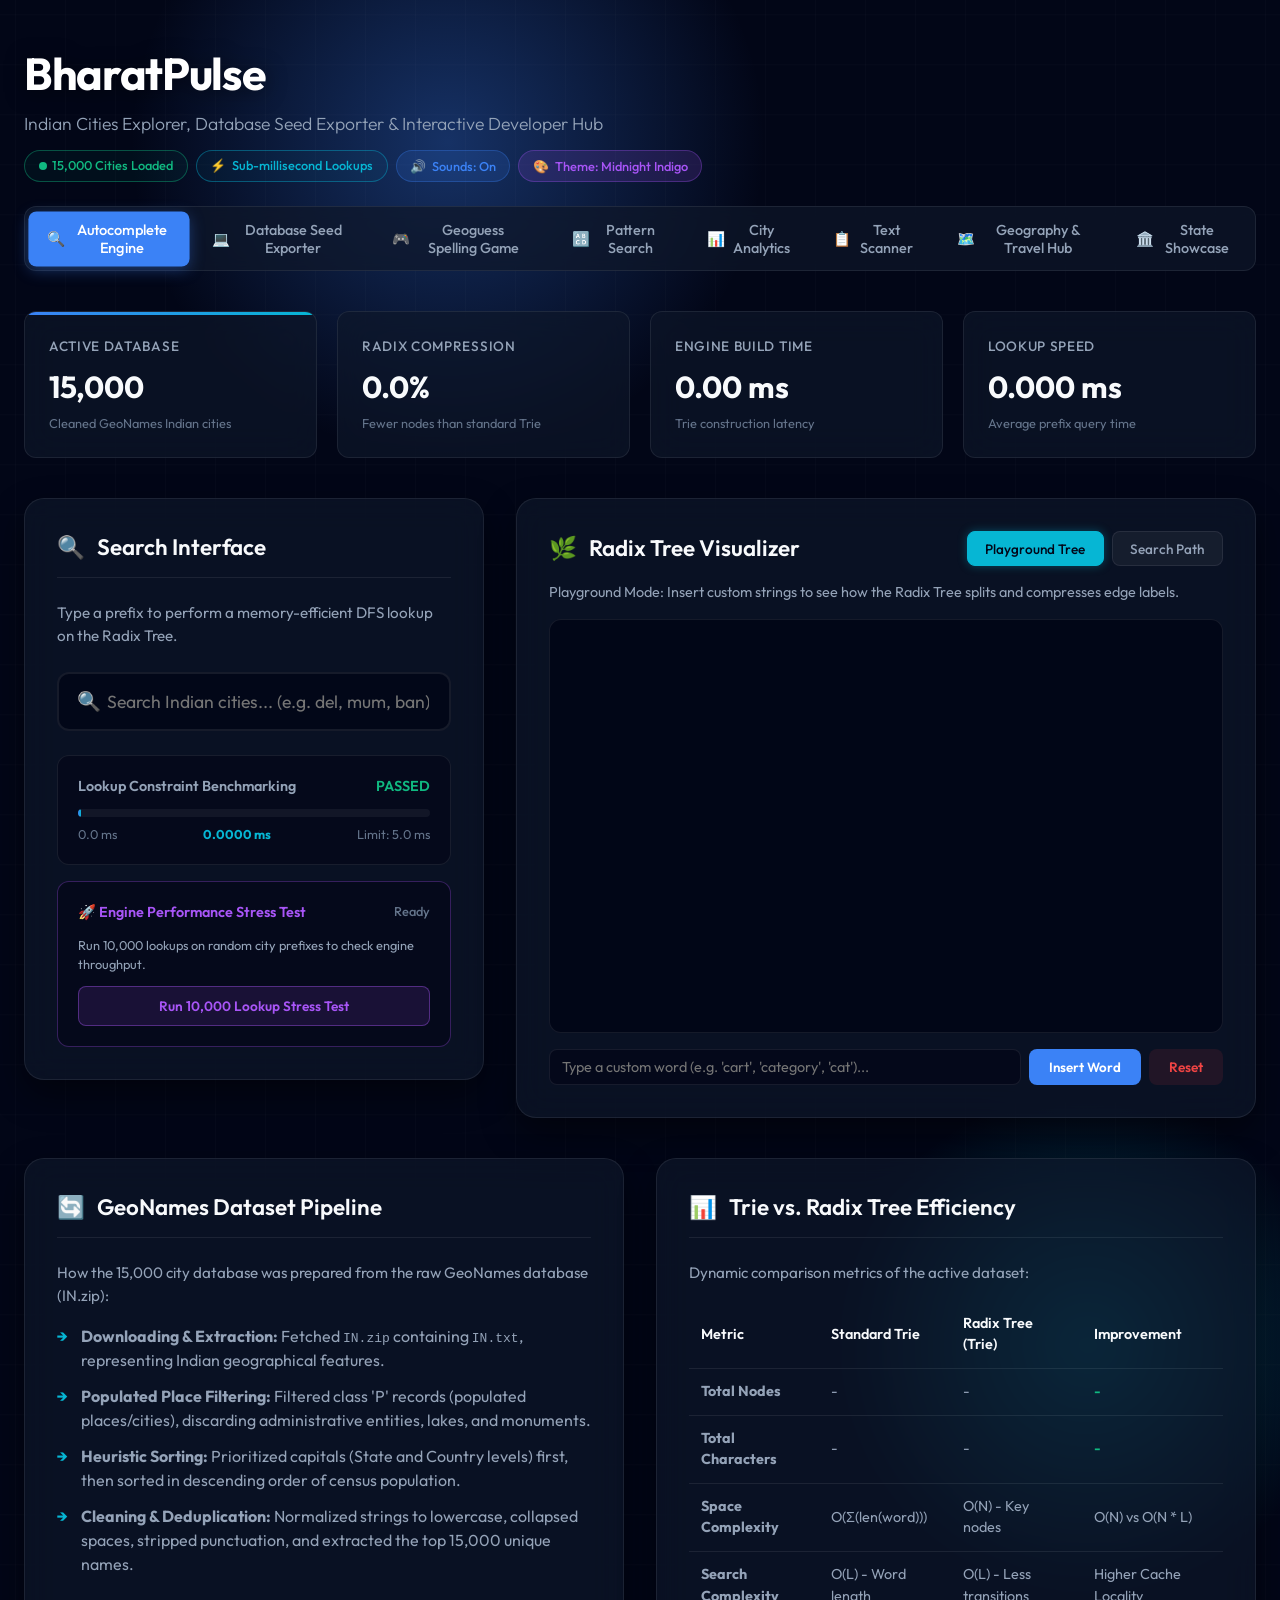
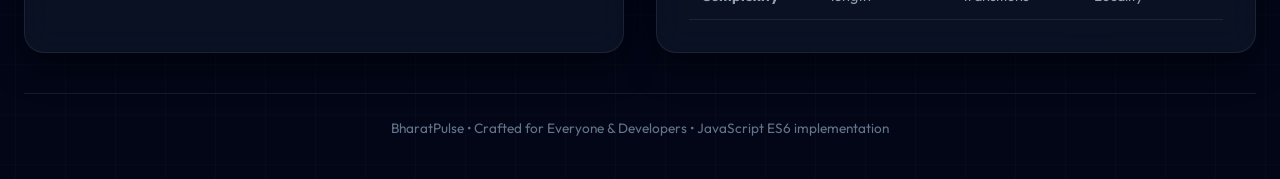
==== commit 82653ed9: "update: index.html with autocomplete and new tabs" ====
--- a/index.html
+++ b/index.html
@@ -4,9 +4,9 @@
   <meta charset="UTF-8">
   <meta name="viewport" content="width=device-width, initial-scale=1.0, viewport-fit=cover">
   <meta name="theme-color" content="#020617">
-  <title>Team SJA's Autocomplete Engine & Developer Hub</title>
-  <meta name="description" content="A highly optimized Radix Tree engine featuring a city geoguess game, SQL/JSON database seeding tool, and benchmark suites by Team SJA.">
-  <link rel="stylesheet" href="index.css">
+  <title>BharatPulse — Indian Cities Explorer & Developer Suite</title>
+  <meta name="description" content="BharatPulse: A highly optimized Radix Tree autocomplete engine, interactive Indian state tourism showcase, geoguess spelling game, and database seed exporter.">
+  <link rel="stylesheet" href="index.css?v=2.0.1">
 </head>
 <body>
 
@@ -22,8 +22,8 @@
     <!-- Header Section -->
     <header>
       <div class="brand-section">
-        <h1>Team SJA's <span style="color: var(--color-accent);">Site</span></h1>
-        <p>Radix Tree Autocomplete Engine, Database Seed Exporter & Gaming Hub</p>
+        <h1>Bharat<span style="color: var(--color-accent);">Pulse</span></h1>
+        <p>Indian Cities Explorer, Database Seed Exporter & Interactive Developer Hub</p>
         <div class="brand-badges">
           <span class="badge success">
             <span style="display:inline-block; width:8px; height:8px; background:var(--color-success); border-radius:50%"></span>
@@ -35,6 +35,9 @@
           <button id="audio-toggle-btn" class="badge" style="cursor: pointer; background: rgba(59, 130, 246, 0.15); border-color: rgba(59, 130, 246, 0.3); color: var(--color-primary); font-family: inherit;">
             <span>🔊</span> Sounds: On
           </button>
+          <button id="theme-toggle-btn" class="badge" style="cursor: pointer; background: rgba(168, 85, 247, 0.15); border-color: rgba(168, 85, 247, 0.3); color: var(--color-purple); font-family: inherit;">
+            <span>🎨</span> Theme: Midnight Indigo
+          </button>
         </div>
       </div>
 
@@ -47,6 +50,7 @@
         <button id="tab-btn-analytics" class="tab-btn"><span>📊</span> City Analytics</button>
         <button id="tab-btn-scanner" class="tab-btn"><span>📋</span> Text Scanner</button>
         <button id="tab-btn-travel" class="tab-btn"><span>🗺️</span> Geography &amp; Travel Hub</button>
+        <button id="tab-btn-tourism" class="tab-btn"><span>🏛️</span> State Showcase</button>
       </div>
     </header>
 
@@ -446,7 +450,7 @@
 
     <!-- Page Footer -->
     <footer style="text-align: center; color: var(--text-muted); font-size: 0.85rem; border-top: 1px solid var(--card-border); padding-top: 1.5rem; margin-top: 2rem;">
-      <p>Team SJA's Site • Designed for Academics &amp; Benchmarks • JavaScript ES6 implementation</p>
+      <p>BharatPulse • Crafted for Everyone &amp; Developers • JavaScript ES6 implementation</p>
     </footer>
 
   </div>
@@ -617,6 +621,9 @@
         <button id="btn-scan-copy" class="visualizer-btn" style="background:rgba(16,185,129,0.1); border-color:rgba(16,185,129,0.3); color:var(--color-success); display:none;">📋 Copy City List</button>
       </div>
 
+    </div>
+  </div>
+
   <!-- =====================================================================
        TAB 7: GEOGRAPHY & TRAVEL HUB
        ===================================================================== -->
@@ -732,9 +739,90 @@
     </div>
   </div>
 
+  <!-- =====================================================================
+       TAB 8: STATE SHOWCASE & TOURISM GUIDE
+       ===================================================================== -->
+  <div id="tab-content-tourism" class="tab-content" style="display:none;">
+    <div style="max-width:1200px; margin:0 auto; display:flex; flex-direction:column; gap:1.5rem; padding: 0 1.5rem 2.5rem 1.5rem;">
+      
+      <!-- Top Overview Panel -->
+      <div class="panel">
+        <h2 class="panel-title"><span>🏛️</span> State Showcase &amp; Virtual Tour</h2>
+        <p style="color:var(--text-secondary); font-size:0.95rem; margin-bottom:1rem;">
+          Select any state or union territory from our database to explore its rich geography, local sightseeing landmarks, famous culinary delicacies, and view all its cities.
+        </p>
+        
+        <!-- State Grid Selector -->
+        <div id="tourism-state-grid" class="state-grid">
+          <!-- Populated dynamically via JS -->
+        </div>
+      </div>
+
+      <!-- Main Showcase Layout -->
+      <div class="tourism-detail-container">
+        
+        <!-- Left Column: Details, Sightseeing & Food -->
+        <div style="display:flex; flex-direction:column; gap:1.5rem;">
+          
+          <!-- Attractions Panel -->
+          <div class="panel" style="flex-grow: 1;">
+            <h3 style="font-size:1.15rem; font-weight:600; margin-bottom:1.25rem; color:var(--color-accent); display:flex; align-items:center; gap:0.5rem;">
+              <span>🌅</span> Top Sightseeing Landmarks
+            </h3>
+            <div id="tourism-attractions" style="display:flex; flex-direction:column;">
+              <!-- Populated dynamically -->
+              <div style="color:var(--text-muted); text-align:center; padding:2rem;">Select a state above to start your journey...</div>
+            </div>
+          </div>
+
+          <!-- Culinary Highlights Panel -->
+          <div class="panel">
+            <h3 style="font-size:1.15rem; font-weight:600; margin-bottom:1rem; color:var(--color-success); display:flex; align-items:center; gap:0.5rem;">
+              <span>🍲</span> Famous Culinary Delights
+            </h3>
+            <div id="tourism-foods" class="food-grid">
+              <!-- Populated dynamically -->
+            </div>
+          </div>
+
+        </div>
+
+        <!-- Right Column: State Cities Directory & Spotlight -->
+        <div style="display:flex; flex-direction:column; gap:1.5rem;">
+          
+          <!-- State Cities Directory -->
+          <div class="panel" style="display:flex; flex-direction:column; height:350px;">
+            <div style="display:flex; justify-content:space-between; align-items:center; border-bottom:1px solid var(--card-border); padding-bottom:0.75rem; margin-bottom:1rem;">
+              <h3 style="font-size:1.1rem; font-weight:600; color:var(--color-primary); margin:0;">
+                <span>🏙️</span> Cities in State
+              </h3>
+              <span id="tourism-city-count" style="font-size:0.8rem; color:var(--text-muted); font-weight:500;">0 cities</span>
+            </div>
+            <p style="color:var(--text-secondary); font-size:0.85rem; margin-bottom:0.75rem;">
+              Click on any city below to load its coordinates, district jurisdiction, and estimated ZIP code.
+            </p>
+            <div style="flex-grow:1; overflow-y:auto; background:rgba(2,6,23,0.4); border:1px solid var(--card-border); border-radius:var(--radius-sm);">
+              <div id="tourism-cities-list" class="state-cities-list">
+                <!-- Populated dynamically -->
+              </div>
+            </div>
+          </div>
+
+          <!-- City Spotlight Panel -->
+          <div id="tourism-city-spotlight" class="panel spotlight-card" style="display:none;">
+            <!-- Populated dynamically -->
+          </div>
+
+        </div>
+
+      </div>
+
+    </div>
+  </div>
+
   <!-- Include code modules -->
-  <script src="cities.js"></script>
-  <script src="trie.js"></script>
-  <script src="app.js"></script>
+  <script src="cities.js?v=2.0.1"></script>
+  <script src="trie.js?v=2.0.1"></script>
+  <script src="app.js?v=2.0.1"></script>
 </body>
 </html>
--- a/index.css
+++ b/index.css
@@ -2,6 +2,15 @@
 @import url('https://fonts.googleapis.com/css2?family=Outfit:wght@300;400;500;600;700&family=Fira+Code:wght@400;500&display=swap');
 
 :root {
+  --font-sans: 'Outfit', -apple-system, BlinkMacSystemFont, "Segoe UI", Roboto, sans-serif;
+  --font-mono: 'Fira Code', monospace;
+  --radius-sm: 8px;
+  --radius-md: 12px;
+  --radius-lg: 20px;
+  --transition-fast: 0.15s ease;
+  --transition-normal: 0.3s cubic-bezier(0.4, 0, 0.2, 1);
+
+  /* Default Theme (Midnight Indigo) */
   --bg-primary: #020617;
   --bg-secondary: #0f172a;
   --card-bg: rgba(15, 23, 42, 0.65);
@@ -9,21 +18,96 @@
   --text-primary: #f8fafc;
   --text-secondary: #94a3b8;
   --text-muted: #64748b;
-  --color-primary: #3b82f6; /* Neon Blue */
+  --color-primary: #3b82f6;
   --color-primary-glow: rgba(59, 130, 246, 0.35);
-  --color-accent: #06b6d4; /* Cyan */
+  --color-accent: #06b6d4;
   --color-accent-glow: rgba(6, 182, 212, 0.35);
-  --color-success: #10b981; /* Emerald */
+  --color-success: #10b981;
   --color-success-glow: rgba(16, 185, 129, 0.25);
-  --color-purple: #a855f7; /* Magenta-purple */
+  --color-purple: #a855f7;
   --color-purple-glow: rgba(168, 85, 247, 0.25);
-  --font-sans: 'Outfit', -apple-system, BlinkMacSystemFont, "Segoe UI", Roboto, sans-serif;
-  --font-mono: 'Fira Code', monospace;
-  --radius-sm: 8px;
-  --radius-md: 12px;
-  --radius-lg: 20px;
-  --transition-fast: 0.15s ease;
-  --transition-normal: 0.3s cubic-bezier(0.4, 0, 0.2, 1);
+  --color-theme-glow-1: rgba(59, 130, 246, 0.35);
+  --color-theme-glow-2: rgba(6, 182, 212, 0.35);
+}
+
+body.theme-indigo {
+  --bg-primary: #020617;
+  --bg-secondary: #0f172a;
+  --card-bg: rgba(15, 23, 42, 0.65);
+  --card-border: rgba(255, 255, 255, 0.08);
+  --text-primary: #f8fafc;
+  --text-secondary: #94a3b8;
+  --text-muted: #64748b;
+  --color-primary: #3b82f6;
+  --color-primary-glow: rgba(59, 130, 246, 0.35);
+  --color-accent: #06b6d4;
+  --color-accent-glow: rgba(6, 182, 212, 0.35);
+  --color-success: #10b981;
+  --color-success-glow: rgba(16, 185, 129, 0.25);
+  --color-purple: #a855f7;
+  --color-purple-glow: rgba(168, 85, 247, 0.25);
+  --color-theme-glow-1: rgba(59, 130, 246, 0.35);
+  --color-theme-glow-2: rgba(6, 182, 212, 0.35);
+}
+
+body.theme-saffron {
+  --bg-primary: #0a0602;
+  --bg-secondary: #170e05;
+  --card-bg: rgba(23, 14, 5, 0.65);
+  --card-border: rgba(249, 115, 22, 0.15);
+  --text-primary: #fff7ed;
+  --text-secondary: #fdba74;
+  --text-muted: #ca8a04;
+  --color-primary: #f97316;
+  --color-primary-glow: rgba(249, 115, 22, 0.35);
+  --color-accent: #f59e0b;
+  --color-accent-glow: rgba(245, 158, 11, 0.35);
+  --color-success: #10b981;
+  --color-success-glow: rgba(16, 185, 129, 0.25);
+  --color-purple: #ec4899;
+  --color-purple-glow: rgba(236, 72, 153, 0.25);
+  --color-theme-glow-1: rgba(249, 115, 22, 0.3);
+  --color-theme-glow-2: rgba(245, 158, 11, 0.25);
+}
+
+body.theme-forest {
+  --bg-primary: #021c15;
+  --bg-secondary: #052e24;
+  --card-bg: rgba(5, 46, 36, 0.65);
+  --card-border: rgba(16, 185, 129, 0.15);
+  --text-primary: #f0fdf4;
+  --text-secondary: #86efac;
+  --text-muted: #22c55e;
+  --color-primary: #10b981;
+  --color-primary-glow: rgba(16, 185, 129, 0.35);
+  --color-accent: #14b8a6;
+  --color-accent-glow: rgba(20, 184, 166, 0.35);
+  --color-success: #34d399;
+  --color-success-glow: rgba(52, 211, 153, 0.25);
+  --color-purple: #3b82f6;
+  --color-purple-glow: rgba(59, 130, 246, 0.25);
+  --color-theme-glow-1: rgba(16, 185, 129, 0.3);
+  --color-theme-glow-2: rgba(20, 184, 166, 0.25);
+}
+
+body.theme-cyber {
+  --bg-primary: #07020d;
+  --bg-secondary: #120524;
+  --card-bg: rgba(18, 5, 36, 0.65);
+  --card-border: rgba(236, 72, 153, 0.15);
+  --text-primary: #fdf2f8;
+  --text-secondary: #f472b6;
+  --text-muted: #d946ef;
+  --color-primary: #d946ef;
+  --color-primary-glow: rgba(217, 70, 239, 0.35);
+  --color-accent: #f43f5e;
+  --color-accent-glow: rgba(244, 63, 94, 0.35);
+  --color-success: #06b6d4;
+  --color-success-glow: rgba(6, 182, 212, 0.25);
+  --color-purple: #a855f7;
+  --color-purple-glow: rgba(168, 85, 247, 0.25);
+  --color-theme-glow-1: rgba(217, 70, 239, 0.3);
+  --color-theme-glow-2: rgba(244, 63, 94, 0.25);
 }
 
 * {
@@ -77,7 +161,7 @@
   left: 10%;
   width: 50vw;
   height: 50vw;
-  background: radial-gradient(circle, var(--color-primary-glow) 0%, transparent 70%);
+  background: radial-gradient(circle, var(--color-theme-glow-1) 0%, transparent 70%);
   z-index: -1;
   pointer-events: none;
 }
@@ -88,7 +172,7 @@
   right: -5%;
   width: 40vw;
   height: 40vw;
-  background: radial-gradient(circle, var(--color-accent-glow) 0%, transparent 70%);
+  background: radial-gradient(circle, var(--color-theme-glow-2) 0%, transparent 70%);
   z-index: -1;
   pointer-events: none;
 }
@@ -187,21 +271,45 @@
   font-size: 0.9rem;
   cursor: pointer;
   border-radius: var(--radius-sm);
-  transition: all var(--transition-fast);
+  transition: all var(--transition-normal);
   display: flex;
   align-items: center;
   gap: 0.45rem;
+  position: relative;
+}
+
+.tab-btn::after {
+  content: '';
+  position: absolute;
+  bottom: 0;
+  left: 10%;
+  width: 80%;
+  height: 2px;
+  background: var(--color-primary);
+  transform: scaleX(0);
+  transition: transform var(--transition-fast);
+  transform-origin: bottom center;
+}
+
+.tab-btn:hover::after {
+  transform: scaleX(1);
 }
 
 .tab-btn:hover {
   background: rgba(255, 255, 255, 0.04);
   color: var(--text-primary);
+  transform: translateY(-1px);
 }
 
 .tab-btn.active {
   background: var(--color-primary);
   color: white;
   box-shadow: 0 4px 15px var(--color-primary-glow);
+  transform: scale(1.02);
+}
+
+.tab-btn.active::after {
+  display: none;
 }
 
 .tab-content {
@@ -234,8 +342,8 @@
 
 .metric-card:hover {
   transform: translateY(-4px);
-  border-color: rgba(255, 255, 255, 0.18);
-  box-shadow: 0 10px 20px rgba(0, 0, 0, 0.3);
+  border-color: var(--color-primary);
+  box-shadow: 0 10px 25px var(--color-primary-glow);
 }
 
 .metric-card.highlighted {
@@ -299,11 +407,12 @@
   -webkit-backdrop-filter: blur(16px);
   box-shadow: 0 15px 35px rgba(0, 0, 0, 0.45);
   animation: fadeInUp var(--transition-normal);
-  transition: border-color var(--transition-normal), box-shadow var(--transition-normal);
+  transition: border-color var(--transition-normal), box-shadow var(--transition-normal), transform var(--transition-normal);
 }
 
 .panel:hover {
-  border-color: rgba(255, 255, 255, 0.12);
+  border-color: var(--color-primary-glow);
+  box-shadow: 0 15px 40px rgba(0, 0, 0, 0.5), 0 0 15px rgba(var(--color-primary), 0.05);
 }
 
 .panel-title {
@@ -1076,3 +1185,163 @@
     font-size: 1.1rem;  /* emoji visible */
   }
 }
+
+/* ============================================================
+   STATE TOURISM GUIDE AND EXPLORER STYLING
+   ============================================================ */
+
+.state-grid {
+  display: grid;
+  grid-template-columns: repeat(auto-fill, minmax(135px, 1fr));
+  gap: 0.65rem;
+  max-height: 230px;
+  overflow-y: auto;
+  padding: 0.5rem;
+  border: 1px solid var(--card-border);
+  border-radius: var(--radius-md);
+  background: rgba(2, 6, 23, 0.4);
+  margin-top: 0.75rem;
+}
+
+.state-btn {
+  background: rgba(255, 255, 255, 0.02);
+  border: 1px solid var(--card-border);
+  border-radius: var(--radius-sm);
+  padding: 0.65rem 0.4rem;
+  text-align: center;
+  cursor: pointer;
+  color: var(--text-secondary);
+  font-family: inherit;
+  font-size: 0.82rem;
+  font-weight: 500;
+  transition: all var(--transition-fast);
+}
+
+.state-btn:hover {
+  background: rgba(255, 255, 255, 0.06);
+  color: var(--text-primary);
+  border-color: var(--text-muted);
+}
+
+.state-btn.active {
+  background: var(--color-primary);
+  color: white;
+  border-color: var(--color-primary);
+  box-shadow: 0 0 10px var(--color-primary-glow);
+}
+
+.tourism-detail-container {
+  display: grid;
+  grid-template-columns: 1.2fr 1fr;
+  gap: 1.5rem;
+  animation: fadeIn var(--transition-normal);
+}
+
+@media (max-width: 900px) {
+  .tourism-detail-container {
+    grid-template-columns: 1fr;
+  }
+}
+
+.attraction-item {
+  background: rgba(2, 6, 23, 0.45);
+  border: 1px solid var(--card-border);
+  border-radius: var(--radius-md);
+  padding: 0.85rem 1rem;
+  margin-bottom: 0.75rem;
+  display: flex;
+  gap: 0.85rem;
+  align-items: flex-start;
+  transition: all var(--transition-normal);
+}
+
+.attraction-item:hover {
+  background: rgba(2, 6, 23, 0.7);
+  border-color: var(--color-accent);
+  transform: translateX(4px);
+}
+
+.attraction-icon {
+  font-size: 1.4rem;
+  background: rgba(255, 255, 255, 0.03);
+  width: 38px;
+  height: 38px;
+  display: flex;
+  align-items: center;
+  justify-content: center;
+  border-radius: 50%;
+  border: 1px solid var(--card-border);
+  flex-shrink: 0;
+  color: var(--color-accent);
+}
+
+.food-grid {
+  display: grid;
+  grid-template-columns: repeat(auto-fit, minmax(140px, 1fr));
+  gap: 0.65rem;
+  margin-top: 0.5rem;
+}
+
+.food-item {
+  background: rgba(2, 6, 23, 0.45);
+  border: 1px solid var(--card-border);
+  border-radius: var(--radius-sm);
+  padding: 0.75rem;
+  transition: all var(--transition-normal);
+}
+
+.food-item:hover {
+  background: rgba(2, 6, 23, 0.7);
+  border-color: var(--color-success);
+  transform: translateY(-2px);
+}
+
+.food-title {
+  font-weight: 600;
+  font-size: 0.85rem;
+  color: var(--color-success);
+  margin-bottom: 0.15rem;
+}
+
+.food-desc {
+  font-size: 0.75rem;
+  color: var(--text-secondary);
+  line-height: 1.3;
+}
+
+.state-cities-list {
+  display: flex;
+  flex-wrap: wrap;
+  gap: 0.4rem;
+  max-height: 240px;
+  overflow-y: auto;
+  padding: 0.4rem;
+}
+
+.state-city-pill {
+  background: rgba(255, 255, 255, 0.03);
+  border: 1px solid var(--card-border);
+  border-radius: var(--radius-sm);
+  padding: 0.35rem 0.65rem;
+  font-size: 0.8rem;
+  cursor: pointer;
+  color: var(--text-secondary);
+  transition: all var(--transition-fast);
+}
+
+.state-city-pill:hover {
+  background: rgba(var(--color-primary), 0.1);
+  color: var(--color-primary);
+  border-color: var(--color-primary-glow);
+  transform: scale(1.03);
+}
+
+.spotlight-card {
+  background: radial-gradient(circle at top right, var(--color-primary-glow) -20%, var(--card-bg) 75%);
+  border: 1px solid var(--color-primary);
+  border-radius: var(--radius-md);
+  padding: 1.25rem;
+  box-shadow: 0 8px 25px rgba(0,0,0,0.4);
+  animation: fadeIn var(--transition-normal);
+}
+
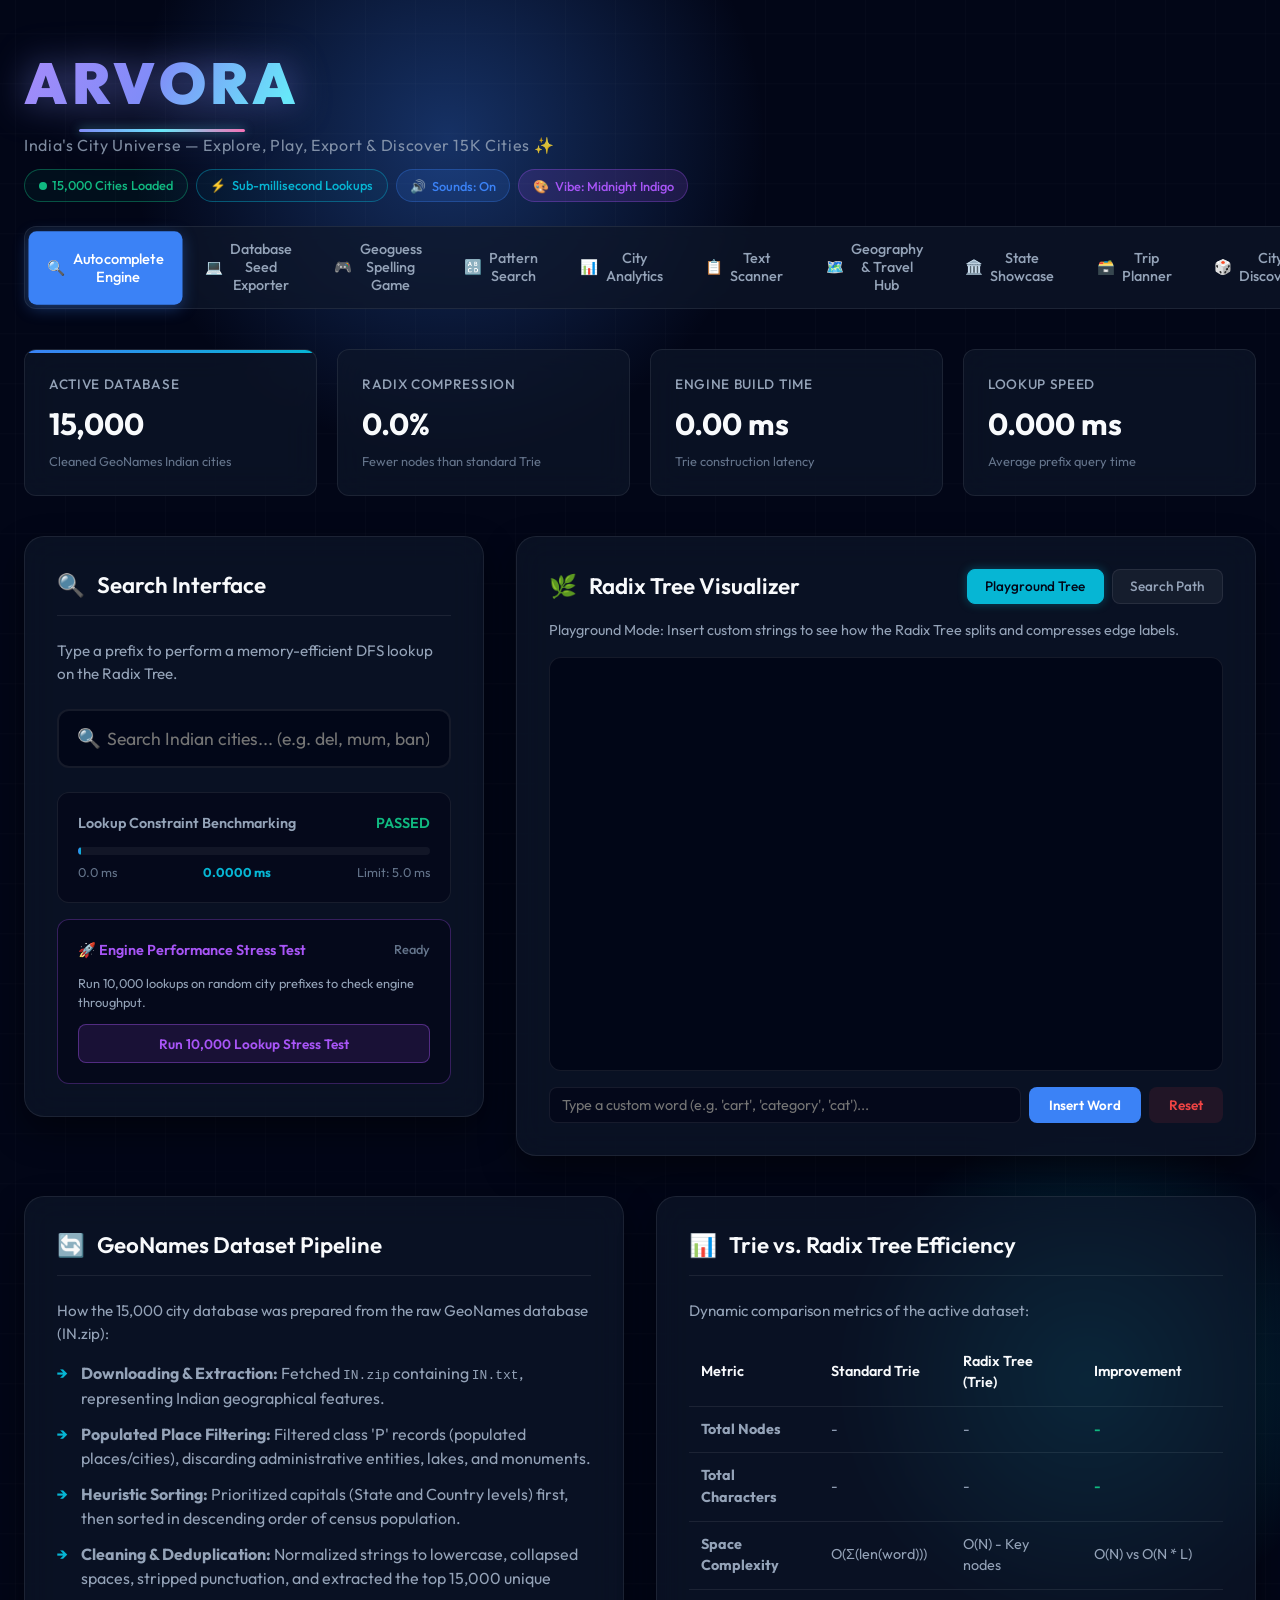
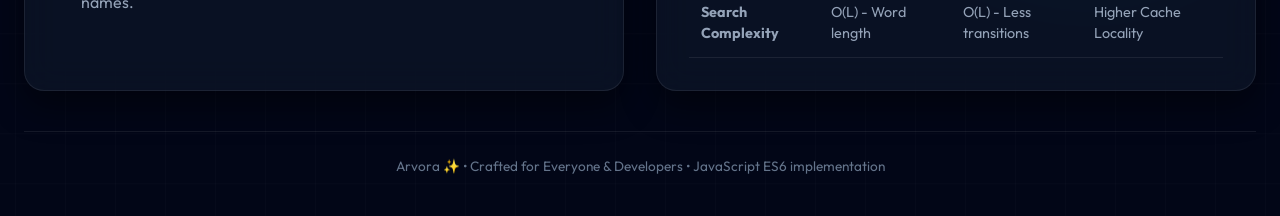
==== commit 58a5691b: "update: index.html with autocomplete and new tabs" ====
--- a/index.html
+++ b/index.html
@@ -4,8 +4,8 @@
   <meta charset="UTF-8">
   <meta name="viewport" content="width=device-width, initial-scale=1.0, viewport-fit=cover">
   <meta name="theme-color" content="#020617">
-  <title>BharatPulse — Indian Cities Explorer & Developer Suite</title>
-  <meta name="description" content="BharatPulse: A highly optimized Radix Tree autocomplete engine, interactive Indian state tourism showcase, geoguess spelling game, and database seed exporter.">
+  <title>Arvora ✨ — India's City Universe & Dev Hub</title>
+  <meta name="description" content="Arvora: The next-gen Indian cities universe — blazing-fast Radix Tree autocomplete, interactive state tourism, geoguess spelling game, and database seed exporter. Explore India like never before.">
   <link rel="stylesheet" href="index.css?v=2.0.1">
 </head>
 <body>
@@ -22,8 +22,8 @@
     <!-- Header Section -->
     <header>
       <div class="brand-section">
-        <h1>Bharat<span style="color: var(--color-accent);">Pulse</span></h1>
-        <p>Indian Cities Explorer, Database Seed Exporter & Interactive Developer Hub</p>
+        <h1>Arvora</h1>
+        <p>India's City Universe — Explore, Play, Export &amp; Discover 15K Cities ✨</p>
         <div class="brand-badges">
           <span class="badge success">
             <span style="display:inline-block; width:8px; height:8px; background:var(--color-success); border-radius:50%"></span>
@@ -36,7 +36,7 @@
             <span>🔊</span> Sounds: On
           </button>
           <button id="theme-toggle-btn" class="badge" style="cursor: pointer; background: rgba(168, 85, 247, 0.15); border-color: rgba(168, 85, 247, 0.3); color: var(--color-purple); font-family: inherit;">
-            <span>🎨</span> Theme: Midnight Indigo
+            <span>🎨</span> Vibe: Midnight Indigo
           </button>
         </div>
       </div>
@@ -51,6 +51,11 @@
         <button id="tab-btn-scanner" class="tab-btn"><span>📋</span> Text Scanner</button>
         <button id="tab-btn-travel" class="tab-btn"><span>🗺️</span> Geography &amp; Travel Hub</button>
         <button id="tab-btn-tourism" class="tab-btn"><span>🏛️</span> State Showcase</button>
+        <button id="tab-btn-trip" class="tab-btn"><span>🗃️</span> Trip Planner</button>
+        <button id="tab-btn-discovery" class="tab-btn"><span>🎲</span> City Discovery</button>
+        <button id="tab-btn-festivals" class="tab-btn"><span>📅</span> Festival Calendar</button>
+        <button id="tab-btn-compare" class="tab-btn"><span>🏙️</span> City Comparison</button>
+        <button id="tab-btn-budget" class="tab-btn"><span>💰</span> Budget Calculator</button>
       </div>
     </header>
 
@@ -450,7 +455,7 @@
 
     <!-- Page Footer -->
     <footer style="text-align: center; color: var(--text-muted); font-size: 0.85rem; border-top: 1px solid var(--card-border); padding-top: 1.5rem; margin-top: 2rem;">
-      <p>BharatPulse • Crafted for Everyone &amp; Developers • JavaScript ES6 implementation</p>
+      <p>Arvora ✨ • Crafted for Everyone &amp; Developers • JavaScript ES6 implementation</p>
     </footer>
 
   </div>
@@ -820,9 +825,463 @@
     </div>
   </div>
 
+  <!-- =====================================================================
+       TAB 9: TRIP PLANNER & ITINERARY BUILDER
+       ===================================================================== -->
+  <div id="tab-content-trip" class="tab-content" style="display:none;">
+    <div style="max-width:1200px; margin:0 auto; padding: 0 1rem 3rem;">
+
+      <!-- Hero Header -->
+      <div class="panel trip-hero-panel">
+        <div style="display:flex; align-items:center; justify-content:space-between; flex-wrap:wrap; gap:1rem;">
+          <div>
+            <h2 class="panel-title" style="margin-bottom:0.25rem;"><span>🗃️</span> Trip Planner &amp; Itinerary Builder</h2>
+            <p style="color:var(--text-secondary); font-size:0.95rem;">Plan your perfect India trip — add cities, set dates, build your day-by-day itinerary and export it.</p>
+          </div>
+          <div style="display:flex; gap:0.5rem; flex-wrap:wrap;">
+            <button id="trip-btn-copy" class="visualizer-btn" style="background:rgba(16,185,129,0.12); border-color:rgba(16,185,129,0.35); color:var(--color-success); font-weight:600;">📋 Copy Itinerary</button>
+            <button id="trip-btn-download" class="visualizer-btn" style="background:rgba(6,182,212,0.12); border-color:rgba(6,182,212,0.35); color:var(--color-accent); font-weight:600;">⬇️ Download .txt</button>
+            <button id="trip-btn-reset" class="visualizer-btn" style="background:rgba(239,68,68,0.1); border-color:rgba(239,68,68,0.3); color:#f87171; font-weight:600;">🔄 New Trip</button>
+          </div>
+        </div>
+
+        <!-- Trip Name -->
+        <div style="margin-top:1.25rem; display:flex; gap:1rem; align-items:center; flex-wrap:wrap;">
+          <div style="flex:1; min-width:200px;">
+            <label style="display:block; font-size:0.8rem; color:var(--text-secondary); margin-bottom:0.3rem; font-weight:500;">Trip Name</label>
+            <input type="text" id="trip-name-input" placeholder="e.g. Golden Triangle Adventure 2025" autocomplete="off"
+              style="width:100%; background:rgba(2,6,23,0.85); border:2px solid var(--card-border); border-radius:var(--radius-sm); padding:0.6rem 0.9rem; color:var(--text-primary); font-family:inherit; font-size:1rem; font-weight:600; transition:border-color 0.2s;">
+          </div>
+          <div>
+            <label style="display:block; font-size:0.8rem; color:var(--text-secondary); margin-bottom:0.3rem; font-weight:500;">Budget Tier</label>
+            <select id="trip-budget-select" style="background:rgba(2,6,23,0.85); border:2px solid var(--card-border); border-radius:var(--radius-sm); padding:0.6rem 0.9rem; color:var(--text-primary); font-family:inherit; font-size:0.9rem; cursor:pointer;">
+              <option value="budget">🪙 Budget (~₹1,500/day)</option>
+              <option value="mid" selected>🏨 Mid-Range (~₹4,000/day)</option>
+              <option value="luxury">✨ Luxury (~₹12,000/day)</option>
+            </select>
+          </div>
+        </div>
+      </div>
+
+      <!-- Main Layout: Left=Builder+Itinerary, Right=Summary+Packing -->
+      <div style="display:grid; grid-template-columns:1fr 340px; gap:1.5rem; margin-top:1.5rem;" class="trip-main-grid">
+
+        <!-- LEFT COLUMN -->
+        <div style="display:flex; flex-direction:column; gap:1.5rem;">
+
+          <!-- City Stop Adder -->
+          <div class="panel">
+            <h3 style="font-size:1rem; font-weight:700; color:var(--color-accent); margin-bottom:1rem;"><span>📍</span> Add City Stop</h3>
+            <div style="display:flex; gap:0.75rem; flex-wrap:wrap;">
+              <div style="flex:1; min-width:200px; position:relative;">
+                <div class="search-input-container">
+                  <span class="search-icon">🔍</span>
+                  <input type="text" id="trip-city-input" placeholder="Search Indian city... (e.g. Jaipur)" autocomplete="off">
+                </div>
+                <div id="trip-city-dropdown" class="suggestion-dropdown" style="display:none; width:100%; position:absolute; z-index:200;">
+                  <div id="trip-city-list"></div>
+                </div>
+              </div>
+              <button id="trip-btn-add-city" class="visualizer-btn" style="background:var(--color-accent); border-color:var(--color-accent); color:var(--bg-primary); font-weight:700; padding:0.6rem 1.25rem;">➕ Add Stop</button>
+            </div>
+            <p id="trip-city-error" style="color:#f87171; font-size:0.8rem; margin-top:0.5rem; display:none;">Please search and select a city first.</p>
+          </div>
+
+          <!-- City Stops List -->
+          <div class="panel" id="trip-stops-panel">
+            <div style="display:flex; justify-content:space-between; align-items:center; margin-bottom:1rem;">
+              <h3 style="font-size:1rem; font-weight:700; color:var(--color-purple);"><span>🗺️</span> Your Stops <span id="trip-stop-count" style="font-size:0.8rem; color:var(--text-muted); font-weight:400;">0 cities</span></h3>
+            </div>
+            <div id="trip-stops-list">
+              <div id="trip-empty-state" style="text-align:center; padding:2.5rem 1rem; color:var(--text-muted);">
+                <div style="font-size:2.5rem; margin-bottom:0.75rem;">🏞️</div>
+                <p style="font-size:0.95rem;">No stops added yet.</p>
+                <p style="font-size:0.85rem;">Search a city above and click "Add Stop" to begin.</p>
+              </div>
+            </div>
+          </div>
+
+          <!-- Day-by-Day Itinerary -->
+          <div class="panel" id="trip-itinerary-panel" style="display:none;">
+            <div style="display:flex; justify-content:space-between; align-items:center; margin-bottom:1.25rem;">
+              <h3 style="font-size:1rem; font-weight:700; color:var(--color-success);"><span>📝</span> Day-by-Day Itinerary</h3>
+              <span id="trip-total-days-label" style="font-size:0.8rem; color:var(--text-muted);"></span>
+            </div>
+            <div id="trip-itinerary-view" style="display:flex; flex-direction:column; gap:0;"></div>
+          </div>
+
+        </div>
+
+        <!-- RIGHT COLUMN -->
+        <div style="display:flex; flex-direction:column; gap:1.5rem;">
+
+          <!-- Trip Summary Card -->
+          <div class="panel trip-summary-card">
+            <h3 style="font-size:1rem; font-weight:700; color:var(--color-accent); margin-bottom:1.25rem;"><span>📊</span> Trip Summary</h3>
+            <div style="display:flex; flex-direction:column; gap:0.75rem;">
+              <div class="trip-stat-row">
+                <span>🏙️ Cities</span>
+                <span id="summary-cities" style="color:var(--color-accent); font-weight:700;">0</span>
+              </div>
+              <div class="trip-stat-row">
+                <span>📅 Total Days</span>
+                <span id="summary-days" style="color:var(--color-primary); font-weight:700;">0</span>
+              </div>
+              <div class="trip-stat-row">
+                <span>✈️ Travels</span>
+                <span id="summary-travels" style="color:var(--color-purple); font-weight:700;">0</span>
+              </div>
+              <div style="border-top:1px solid var(--card-border); padding-top:0.75rem; margin-top:0.25rem;">
+                <div class="trip-stat-row">
+                  <span>💰 Est. Budget</span>
+                  <span id="summary-budget" style="color:var(--color-success); font-weight:700;">-</span>
+                </div>
+                <p style="font-size:0.7rem; color:var(--text-muted); margin-top:0.3rem;">Based on selected budget tier</p>
+              </div>
+            </div>
+          </div>
+
+          <!-- Packing Checklist -->
+          <div class="panel">
+            <div style="display:flex; justify-content:space-between; align-items:center; margin-bottom:0.75rem;">
+              <h3 style="font-size:1rem; font-weight:700; color:var(--color-purple);"><span>🧳</span> Packing Checklist</h3>
+              <span id="pack-progress-label" style="font-size:0.8rem; color:var(--text-muted);">0%</span>
+            </div>
+            <!-- Progress bar -->
+            <div style="background:rgba(255,255,255,0.06); border-radius:9999px; height:6px; margin-bottom:1rem; overflow:hidden;">
+              <div id="pack-progress-bar" style="height:100%; width:0%; background:linear-gradient(90deg, var(--color-accent), var(--color-purple)); border-radius:9999px; transition:width 0.4s ease;"></div>
+            </div>
+
+            <!-- Category Tabs -->
+            <div style="display:flex; gap:0.4rem; flex-wrap:wrap; margin-bottom:1rem;">
+              <button class="pack-cat-btn active" data-cat="clothes">👗 Clothes</button>
+              <button class="pack-cat-btn" data-cat="docs">💼 Docs</button>
+              <button class="pack-cat-btn" data-cat="medical">💊 Medical</button>
+              <button class="pack-cat-btn" data-cat="electronics">📱 Tech</button>
+              <button class="pack-cat-btn" data-cat="toiletries">🧴 Toiletries</button>
+              <button class="pack-cat-btn" data-cat="custom">➕ Custom</button>
+            </div>
+
+            <!-- Items list -->
+            <div id="pack-items-list" style="display:flex; flex-direction:column; gap:0.4rem; max-height:220px; overflow-y:auto;"></div>
+
+            <!-- Custom item adder (shown on custom tab) -->
+            <div id="pack-custom-adder" style="display:none; margin-top:0.75rem; display:none;">
+              <div style="display:flex; gap:0.5rem;">
+                <input type="text" id="pack-custom-input" placeholder="Add custom item..." autocomplete="off"
+                  style="flex:1; background:rgba(2,6,23,0.85); border:1px solid var(--card-border); border-radius:var(--radius-sm); padding:0.4rem 0.7rem; color:var(--text-primary); font-family:inherit; font-size:0.85rem;">
+                <button id="pack-custom-add-btn" class="visualizer-btn" style="padding:0.4rem 0.75rem; font-size:0.8rem;">➕</button>
+              </div>
+            </div>
+          </div>
+
+        </div>
+  </div>
+
+  <!-- =====================================================================
+       TAB 10: CITY DISCOVERY
+       ===================================================================== -->
+  <div id="tab-content-discovery" class="tab-content" style="display:none;">
+    <div style="max-width:800px; margin:0 auto; padding: 0 1rem 3rem;">
+      <div class="panel trip-hero-panel" style="background: linear-gradient(135deg, rgba(59, 130, 246, 0.07) 0%, rgba(139, 92, 246, 0.07) 100%); border-color: rgba(59, 130, 246, 0.2);">
+        <h2 class="panel-title" style="margin-bottom:0.25rem;"><span>🎲</span> City Discovery</h2>
+        <p style="color:var(--text-secondary); font-size:0.95rem;">Discover India, one city at a time. Click below to randomly select a city, or search manually.</p>
+        
+        <div style="margin-top:1.5rem; display:flex; gap:0.75rem; flex-wrap:wrap;">
+          <button id="discover-btn-random" class="visualizer-btn" style="background:var(--color-primary); border-color:var(--color-primary); color:var(--bg-primary); font-weight:700; padding:0.6rem 1.25rem;">🎲 Discover a City</button>
+          
+          <div style="flex:1; min-width:200px; position:relative;">
+            <div class="search-input-container">
+              <span class="search-icon">🔍</span>
+              <input type="text" id="discover-city-search" placeholder="Search and lookup any city..." autocomplete="off">
+            </div>
+            <div id="discover-suggestions-dropdown" class="suggestion-dropdown" style="display:none; width:100%; position:absolute; z-index:200;">
+              <div id="discover-suggestions-list"></div>
+            </div>
+          </div>
+        </div>
+      </div>
+
+      <!-- City Card -->
+      <div id="discover-city-card" class="panel spotlight-card" style="margin-top:1.5rem; display:none; padding:1.75rem;">
+        <div style="display:flex; justify-content:space-between; align-items:center; flex-wrap:wrap; gap:0.5rem; border-bottom:1px solid rgba(255,255,255,0.08); padding-bottom:1rem; margin-bottom:1.25rem;">
+          <div>
+            <h3 id="discover-card-name" style="font-size:1.8rem; font-weight:800; color:var(--text-primary); margin:0;">Mumbai</h3>
+            <div id="discover-card-state" style="font-size:0.95rem; color:var(--color-primary); font-weight:600; margin-top:0.25rem;">Maharashtra (West)</div>
+          </div>
+          <span style="font-size:2.5rem;">🇮🇳</span>
+        </div>
+
+        <div style="display:grid; grid-template-columns: repeat(auto-fit, minmax(200px, 1fr)); gap:1.25rem;">
+          <div>
+            <label style="display:block; font-size:0.75rem; color:var(--text-muted); text-transform:uppercase; font-weight:700; letter-spacing:0.05em;">👥 Population Tier</label>
+            <div id="discover-card-pop" style="font-size:1rem; font-weight:600; color:var(--text-primary); margin-top:0.25rem;">Metropolitan</div>
+          </div>
+          <div>
+            <label style="display:block; font-size:0.75rem; color:var(--text-muted); text-transform:uppercase; font-weight:700; letter-spacing:0.05em;">🌡️ Climate Type</label>
+            <div id="discover-card-climate" style="font-size:1rem; font-weight:600; color:var(--text-primary); margin-top:0.25rem;">Tropical Monsoon</div>
+          </div>
+          <div style="grid-column: 1 / -1;">
+            <label style="display:block; font-size:0.75rem; color:var(--text-muted); text-transform:uppercase; font-weight:700; letter-spacing:0.05em;">✨ Famous For</label>
+            <div id="discover-card-famous" style="font-size:0.95rem; color:var(--text-secondary); margin-top:0.25rem; line-height:1.45;">Bollywood, Gateway of India, Local Trains, Vada Pav, Marine Drive</div>
+          </div>
+          <div style="grid-column: 1 / -1;">
+            <label style="display:block; font-size:0.75rem; color:var(--text-muted); text-transform:uppercase; font-weight:700; letter-spacing:0.05em;">🗣️ Languages Spoken</label>
+            <div id="discover-card-lang" style="font-size:0.95rem; color:var(--text-secondary); margin-top:0.25rem;">Marathi, Hindi, English</div>
+          </div>
+        </div>
+
+        <div style="margin-top:1.75rem; display:flex; gap:0.75rem; border-top:1px solid rgba(255,255,255,0.08); padding-top:1.25rem;">
+          <button id="discover-btn-add-trip" class="visualizer-btn" style="flex:1; background:var(--color-success); border-color:var(--color-success); color:var(--bg-primary); font-weight:700;">📍 Add to Trip</button>
+          <button id="discover-btn-explore-state" class="visualizer-btn" style="flex:1; background:transparent; border-color:var(--color-primary); color:var(--color-primary); font-weight:700;">🏛️ Explore State</button>
+        </div>
+      </div>
+
+      <!-- History strip -->
+      <div style="margin-top:2rem;">
+        <h4 style="font-size:0.85rem; font-weight:700; color:var(--text-muted); text-transform:uppercase; margin-bottom:0.75rem; letter-spacing:0.05em;">🕒 Last Discovered Cities</h4>
+        <div id="discover-history-strip" style="display:flex; flex-wrap:wrap; gap:0.5rem;">
+          <span style="color:var(--text-muted); font-size:0.85rem;">No history yet.</span>
+        </div>
+      </div>
+    </div>
+  </div>
+
+  <!-- =====================================================================
+       TAB 11: FESTIVAL CALENDAR
+       ===================================================================== -->
+  <div id="tab-content-festivals" class="tab-content" style="display:none;">
+    <div style="max-width:1200px; margin:0 auto; padding: 0 1rem 3rem;">
+      <div class="panel trip-hero-panel" style="background: linear-gradient(135deg, rgba(236, 72, 153, 0.07) 0%, rgba(245, 158, 11, 0.07) 100%); border-color: rgba(236, 72, 153, 0.2);">
+        <div style="display:flex; justify-content:space-between; align-items:center; flex-wrap:wrap; gap:1rem;">
+          <div>
+            <h2 class="panel-title" style="margin-bottom:0.25rem;"><span>📅</span> Festival &amp; Holiday Calendar</h2>
+            <p style="color:var(--text-secondary); font-size:0.95rem;">Every month is a celebration in India. Browse festivals and plan your trips around them.</p>
+          </div>
+          <div>
+            <select id="festival-state-filter" style="background:rgba(2,6,23,0.85); border:2px solid var(--card-border); border-radius:var(--radius-sm); padding:0.6rem 0.9rem; color:var(--text-primary); font-family:inherit; font-size:0.9rem; cursor:pointer;">
+              <option value="all">🌐 All States</option>
+            </select>
+          </div>
+        </div>
+
+        <!-- Month Tabs -->
+        <div id="festival-months-tabs" style="display:flex; gap:0.4rem; flex-wrap:wrap; margin-top:1.5rem; border-top:1px solid rgba(255,255,255,0.06); padding-top:1rem;">
+          <!-- JS injected months -->
+        </div>
+      </div>
+
+      <!-- Main Layout: Grid of festivals (left) and upcoming summary (right) -->
+      <div style="display:grid; grid-template-columns: 1fr 340px; gap:1.5rem; margin-top:1.5rem;" class="trip-main-grid">
+        <!-- Left: Festival Cards -->
+        <div id="festivals-grid-list" style="display:grid; grid-template-columns: repeat(auto-fill, minmax(260px, 1fr)); gap:1.25rem; align-content:start;">
+          <!-- Injected by JS -->
+        </div>
+
+        <!-- Right: Upcoming Panel -->
+        <div style="display:flex; flex-direction:column; gap:1.5rem;">
+          <div class="panel">
+            <h3 style="font-size:1rem; font-weight:700; color:var(--color-accent); margin-bottom:1rem;"><span>🚀</span> Upcoming Festivals</h3>
+            <div id="upcoming-festivals-list" style="display:flex; flex-direction:column; gap:0.75rem;">
+              <!-- Injected by JS -->
+            </div>
+          </div>
+        </div>
+      </div>
+    </div>
+  </div>
+
+  <!-- =====================================================================
+       TAB 12: CITY COMPARISON
+       ===================================================================== -->
+  <div id="tab-content-compare" class="tab-content" style="display:none;">
+    <div style="max-width:900px; margin:0 auto; padding: 0 1rem 3rem;">
+      <div class="panel trip-hero-panel" style="background: linear-gradient(135deg, rgba(6, 182, 212, 0.07) 0%, rgba(16, 185, 129, 0.07) 100%); border-color: rgba(6, 182, 212, 0.2);">
+        <h2 class="panel-title" style="margin-bottom:0.25rem;"><span>🏙️</span> City Comparison</h2>
+        <p style="color:var(--text-secondary); font-size:0.95rem;">Compare any two Indian cities side-by-side on climate, connectivity, budget, and culture.</p>
+        
+        <!-- Selectors -->
+        <div style="display:grid; grid-template-columns:1fr auto 1fr; gap:1rem; align-items:center; margin-top:1.5rem;">
+          <div style="position:relative;">
+            <label style="display:block; font-size:0.78rem; color:var(--text-muted); margin-bottom:0.35rem; font-weight:600;">CITY 1</label>
+            <div class="search-input-container">
+              <span class="search-icon">🔍</span>
+              <input type="text" id="compare-city-1" placeholder="e.g. Mumbai" autocomplete="off">
+            </div>
+            <div id="compare-suggestions-dropdown-1" class="suggestion-dropdown" style="display:none; width:100%; position:absolute; z-index:200;">
+              <div id="compare-suggestions-list-1"></div>
+            </div>
+          </div>
+          <div style="font-size:1.25rem; font-weight:700; color:var(--text-muted); margin-top:1rem;">VS</div>
+          <div style="position:relative;">
+            <label style="display:block; font-size:0.78rem; color:var(--text-muted); margin-bottom:0.35rem; font-weight:600;">CITY 2</label>
+            <div class="search-input-container">
+              <span class="search-icon">🔍</span>
+              <input type="text" id="compare-city-2" placeholder="e.g. Delhi" autocomplete="off">
+            </div>
+            <div id="compare-suggestions-dropdown-2" class="suggestion-dropdown" style="display:none; width:100%; position:absolute; z-index:200;">
+              <div id="compare-suggestions-list-2"></div>
+            </div>
+          </div>
+        </div>
+      </div>
+
+      <!-- Comparison Matrix -->
+      <div class="panel" style="margin-top:1.5rem; overflow-x:auto;">
+        <table style="width:100%; border-collapse:collapse; text-align:left;">
+          <thead>
+            <tr style="background:rgba(255,255,255,0.02);">
+              <th style="padding:0.85rem; font-weight:700; color:var(--text-muted); border-bottom:2px solid var(--card-border); font-size:0.8rem; text-transform:uppercase;">Feature</th>
+              <th style="padding:0.85rem; font-weight:700; color:var(--color-primary); border-bottom:2px solid var(--card-border); text-align:center; font-size:0.95rem;">City 1</th>
+              <th style="padding:0.85rem; font-weight:700; color:var(--color-accent); border-bottom:2px solid var(--card-border); text-align:center; font-size:0.95rem;">City 2</th>
+            </tr>
+          </thead>
+          <tbody id="compare-table-rows">
+            <!-- Injected by JS -->
+          </tbody>
+        </table>
+      </div>
+
+      <!-- Verdicts -->
+      <div class="panel" style="margin-top:1.5rem;">
+        <h3 style="font-size:1rem; font-weight:700; color:var(--color-primary); margin-bottom:1rem;"><span>⚖️</span> Travel Style Verdicts</h3>
+        <div id="compare-verdict-box">
+          <!-- Injected by JS -->
+        </div>
+        
+        <div style="text-align:center; margin-top:1.5rem; border-top:1px solid rgba(255,255,255,0.06); padding-top:1.25rem;">
+          <button id="compare-btn-add-both" class="visualizer-btn" style="display:none; background:linear-gradient(135deg, var(--color-primary), var(--color-accent)); border:none; color:var(--bg-primary); font-weight:700; padding:0.65rem 1.75rem; font-size:0.95rem;">
+            🗺️ Add Both to Trip Planner
+          </button>
+        </div>
+      </div>
+    </div>
+  </div>
+
+  <!-- =====================================================================
+       TAB 13: BUDGET CALCULATOR
+       ===================================================================== -->
+  <div id="tab-content-budget" class="tab-content" style="display:none;">
+    <div style="max-width:1000px; margin:0 auto; padding: 0 1rem 3rem;">
+      <div class="panel trip-hero-panel" style="background: linear-gradient(135deg, rgba(16, 185, 129, 0.07) 0%, rgba(139, 92, 246, 0.07) 100%); border-color: rgba(16, 185, 129, 0.2);">
+        <div style="display:flex; justify-content:space-between; align-items:center; flex-wrap:wrap; gap:1rem;">
+          <div>
+            <h2 class="panel-title" style="margin-bottom:0.25rem;"><span>💰</span> Travel Budget Calculator</h2>
+            <p style="color:var(--text-secondary); font-size:0.95rem;">Estimate your trip cost per person and calculate full itemized travel expenses.</p>
+          </div>
+          <div style="display:flex; gap:0.5rem;">
+            <button id="budget-btn-sync" class="visualizer-btn" style="background:rgba(168,85,247,0.12); border-color:rgba(168,85,247,0.35); color:var(--color-purple); font-weight:600;">🔄 Sync from Trip Planner</button>
+            <button id="budget-btn-copy" class="visualizer-btn" style="background:rgba(16,185,129,0.12); border-color:rgba(16,185,129,0.35); color:var(--color-success); font-weight:600;">📋 Copy Breakdown</button>
+          </div>
+        </div>
+      </div>
+
+      <div style="display:grid; grid-template-columns: 1fr 1fr; gap:1.5rem; margin-top:1.5rem;" class="trip-main-grid">
+        <!-- Left: Form inputs -->
+        <div class="panel" style="display:flex; flex-direction:column; gap:1.25rem;">
+          <h3 style="font-size:1rem; font-weight:700; color:var(--color-primary); margin-bottom:0.25rem;">⚙️ Custom Trip Parameters</h3>
+          
+          <div style="display:grid; grid-template-columns:1fr 1fr; gap:1rem;">
+            <div>
+              <label style="display:block; font-size:0.8rem; color:var(--text-secondary); margin-bottom:0.35rem; font-weight:500;">Travelers</label>
+              <input type="number" id="budget-travelers" value="2" min="1" style="width:100%; background:rgba(2,6,23,0.7); border:1px solid var(--card-border); border-radius:6px; padding:0.5rem; color:var(--text-primary); font-family:inherit;">
+            </div>
+            <div>
+              <label style="display:block; font-size:0.8rem; color:var(--text-secondary); margin-bottom:0.35rem; font-weight:500;">Days</label>
+              <input type="number" id="budget-days" value="7" min="1" style="width:100%; background:rgba(2,6,23,0.7); border:1px solid var(--card-border); border-radius:6px; padding:0.5rem; color:var(--text-primary); font-family:inherit;">
+            </div>
+          </div>
+
+          <div>
+            <label style="display:block; font-size:0.8rem; color:var(--text-secondary); margin-bottom:0.35rem; font-weight:500;">Travel Style</label>
+            <select id="budget-style" style="width:100%; background:rgba(2,6,23,0.7); border:1px solid var(--card-border); border-radius:6px; padding:0.5rem; color:var(--text-primary); font-family:inherit; cursor:pointer;">
+              <option value="budget">🪙 Economy / Backpacker</option>
+              <option value="mid" selected>🏨 Standard / Comfort</option>
+              <option value="luxury">✨ Premium / Luxury</option>
+            </select>
+          </div>
+
+          <div>
+            <label style="display:block; font-size:0.8rem; color:var(--text-secondary); margin-bottom:0.35rem; font-weight:500;">Intercity Transport Mode</label>
+            <select id="budget-transport" style="width:100%; background:rgba(2,6,23,0.7); border:1px solid var(--card-border); border-radius:6px; padding:0.5rem; color:var(--text-primary); font-family:inherit; cursor:pointer;">
+              <option value="train" selected>🚂 Train (Express Sleeper/AC)</option>
+              <option value="bus">🚌 Bus (Intercity AC Sleeper)</option>
+              <option value="flight">✈️ Flight (Domestic Economy)</option>
+              <option value="drive">🚗 Self-Drive / Cab Rental</option>
+            </select>
+          </div>
+
+          <div>
+            <label style="display:block; font-size:0.8rem; color:var(--text-secondary); margin-bottom:0.35rem; font-weight:500;">Accommodation Quality</label>
+            <select id="budget-stay" style="width:100%; background:rgba(2,6,23,0.7); border:1px solid var(--card-border); border-radius:6px; padding:0.5rem; color:var(--text-primary); font-family:inherit; cursor:pointer;">
+              <option value="hostel">🎒 Hostel Dorm / Guesthouse</option>
+              <option value="hotel" selected>🏨 Mid-range Hotel</option>
+              <option value="resort">✨ 4/5 Star Hotel or Resort</option>
+            </select>
+          </div>
+
+          <div>
+            <label style="display:block; font-size:0.8rem; color:var(--text-secondary); margin-bottom:0.35rem; font-weight:500;">Food &amp; Dining Pref</label>
+            <select id="budget-food" style="width:100%; background:rgba(2,6,23,0.7); border:1px solid var(--card-border); border-radius:6px; padding:0.5rem; color:var(--text-primary); font-family:inherit; cursor:pointer;">
+              <option value="street">🍲 Local Dhabas &amp; Street Food</option>
+              <option value="restaurant" selected>🍽️ Casual Dining Restaurants</option>
+              <option value="fine">✨ Fine Dining &amp; Cafes</option>
+            </select>
+          </div>
+        </div>
+
+        <!-- Right: Breakdown output -->
+        <div class="panel" style="display:flex; flex-direction:column; gap:1.25rem; background:radial-gradient(circle at bottom left, rgba(16,185,129,0.08) -20%, var(--card-bg) 80%); border-color:rgba(16,185,129,0.25);">
+          <h3 style="font-size:1rem; font-weight:700; color:var(--color-success); margin-bottom:0.25rem;">📊 Estimated Cost Breakdown</h3>
+          
+          <div style="display:flex; flex-direction:column; gap:0.95rem;">
+            <div class="trip-stat-row" style="padding:0.5rem 0; border-bottom:1px solid rgba(255,255,255,0.04);">
+              <span>🏨 Accommodation</span>
+              <span id="calc-total-accommodation" style="color:var(--text-primary); font-weight:700;">₹0</span>
+            </div>
+            <div class="trip-stat-row" style="padding:0.5rem 0; border-bottom:1px solid rgba(255,255,255,0.04);">
+              <span>🍲 Food &amp; Meals</span>
+              <span id="calc-total-food" style="color:var(--text-primary); font-weight:700;">₹0</span>
+            </div>
+            <div class="trip-stat-row" style="padding:0.5rem 0; border-bottom:1px solid rgba(255,255,255,0.04);">
+              <span>✈️ Intercity &amp; Local Transport</span>
+              <span id="calc-total-transport" style="color:var(--text-primary); font-weight:700;">₹0</span>
+            </div>
+            <div class="trip-stat-row" style="padding:0.5rem 0; border-bottom:1px solid rgba(255,255,255,0.04);">
+              <span>🛍️ Misc, Shopping &amp; Entrance Fees</span>
+              <span id="calc-total-misc" style="color:var(--text-primary); font-weight:700;">₹0</span>
+            </div>
+            
+            <div style="margin-top:0.75rem; border-top:1px solid var(--card-border); padding-top:1rem;">
+              <div class="trip-stat-row">
+                <span style="font-size:1.1rem; font-weight:700; color:var(--color-success);">Grand Total</span>
+                <span id="calc-grand-total" style="font-size:1.4rem; font-weight:800; color:var(--color-success);">₹0</span>
+              </div>
+              <div id="calc-per-person" style="font-size:0.8rem; color:var(--text-muted); text-align:right; margin-top:0.25rem;">
+                ₹0 total per person
+              </div>
+            </div>
+          </div>
+
+          <!-- Budget Health Gauge -->
+          <div style="border-top:1px solid var(--card-border); padding-top:1rem; margin-top:0.5rem;">
+            <div style="display:flex; justify-content:space-between; align-items:center; font-size:0.8rem; font-weight:700; margin-bottom:0.5rem;">
+              <span style="color:var(--text-secondary);">Budget Category Gauge</span>
+              <span id="budget-health-label" style="color:var(--color-success);">On Track</span>
+            </div>
+            <!-- Gauge track -->
+            <div style="background:rgba(255,255,255,0.06); border-radius:9999px; height:8px; overflow:hidden; position:relative;">
+              <div id="budget-health-gauge" style="height:100%; width:50%; background:var(--color-success); border-radius:9999px; transition:width 0.4s ease, background-color 0.4s;"></div>
+            </div>
+          </div>
+        </div>
+      </div>
+    </div>
+  </div>
+
   <!-- Include code modules -->
-  <script src="cities.js?v=2.0.1"></script>
-  <script src="trie.js?v=2.0.1"></script>
-  <script src="app.js?v=2.0.1"></script>
+  <script src="cities.js?v=2.0.2"></script>
+  <script src="trie.js?v=2.0.2"></script>
+  <script src="app.js?v=2.0.2"></script>
 </body>
 </html>
--- a/index.css
+++ b/index.css
@@ -197,20 +197,58 @@
 }
 
 .brand-section h1 {
-  font-size: 2.8rem;
-  font-weight: 700;
-  background: linear-gradient(135deg, #ffffff 40%, var(--text-secondary) 75%, var(--color-accent) 100%);
+  font-size: 3.6rem;
+  font-weight: 900;
+  letter-spacing: 0.08em;
+  text-transform: uppercase;
+  background: linear-gradient(120deg,
+    #a78bfa 0%,
+    #818cf8 20%,
+    #67e8f9 40%,
+    #a78bfa 60%,
+    #f472b6 80%,
+    #818cf8 100%
+  );
+  background-size: 250% 100%;
   -webkit-background-clip: text;
   -webkit-text-fill-color: transparent;
-  letter-spacing: -0.03em;
-  margin-bottom: 0.25rem;
-  filter: drop-shadow(0 2px 10px rgba(0, 0, 0, 0.5));
+  background-clip: text;
+  animation: arvora-shimmer 4s linear infinite;
+  filter: drop-shadow(0 0 18px rgba(129, 140, 248, 0.55));
+  margin-bottom: 0.1rem;
+  position: relative;
+  display: inline-block;
+}
+
+.brand-section h1::after {
+  content: '';
+  display: block;
+  height: 3px;
+  width: 60%;
+  margin: 0.15rem auto 0;
+  background: linear-gradient(90deg, #818cf8, #67e8f9, #f472b6);
+  border-radius: 9999px;
+  box-shadow: 0 0 10px rgba(103, 232, 249, 0.5);
+  animation: arvora-bar-pulse 3s ease-in-out infinite;
+}
+
+@keyframes arvora-shimmer {
+  0%   { background-position: 0% 50%; }
+  100% { background-position: 250% 50%; }
+}
+
+@keyframes arvora-bar-pulse {
+  0%, 100% { opacity: 0.7; width: 55%; }
+  50%       { opacity: 1;   width: 75%; }
 }
 
 .brand-section p {
   color: var(--text-secondary);
-  font-size: 1.1rem;
-  font-weight: 300;
+  font-size: 1rem;
+  font-weight: 400;
+  letter-spacing: 0.04em;
+  opacity: 0.85;
+  text-transform: none;
 }
 
 .brand-badges {
@@ -1345,3 +1383,316 @@
   animation: fadeIn var(--transition-normal);
 }
 
+/* =====================================================================
+   TRIP PLANNER STYLES
+   ===================================================================== */
+
+.trip-hero-panel {
+  background: linear-gradient(135deg, rgba(6,182,212,0.07) 0%, rgba(168,85,247,0.07) 100%);
+  border-color: rgba(6,182,212,0.2);
+}
+
+/* Trip stop card */
+.trip-stop-card {
+  background: rgba(255,255,255,0.03);
+  border: 1px solid var(--card-border);
+  border-radius: var(--radius-md);
+  padding: 1rem 1.1rem;
+  display: flex;
+  flex-direction: column;
+  gap: 0.75rem;
+  position: relative;
+  transition: border-color 0.2s, box-shadow 0.2s;
+  animation: fadeInDown 0.3s ease;
+}
+.trip-stop-card:hover {
+  border-color: rgba(6,182,212,0.3);
+  box-shadow: 0 4px 16px rgba(6,182,212,0.08);
+}
+
+.trip-stop-header {
+  display: flex;
+  align-items: center;
+  gap: 0.75rem;
+  flex-wrap: wrap;
+}
+
+.trip-stop-number {
+  width: 28px;
+  height: 28px;
+  border-radius: 50%;
+  background: linear-gradient(135deg, var(--color-accent), var(--color-purple));
+  display: flex;
+  align-items: center;
+  justify-content: center;
+  font-size: 0.75rem;
+  font-weight: 700;
+  color: white;
+  flex-shrink: 0;
+}
+
+.trip-stop-name {
+  font-size: 1.05rem;
+  font-weight: 700;
+  color: var(--text-primary);
+  flex: 1;
+}
+
+.trip-stop-controls {
+  display: flex;
+  gap: 0.3rem;
+  margin-left: auto;
+}
+
+.trip-stop-controls button {
+  background: rgba(255,255,255,0.04);
+  border: 1px solid var(--card-border);
+  border-radius: 6px;
+  color: var(--text-muted);
+  font-size: 0.75rem;
+  cursor: pointer;
+  padding: 0.25rem 0.5rem;
+  transition: all 0.15s;
+  font-family: inherit;
+}
+.trip-stop-controls button:hover {
+  background: rgba(6,182,212,0.15);
+  border-color: rgba(6,182,212,0.4);
+  color: var(--color-accent);
+}
+.trip-stop-controls .btn-remove:hover {
+  background: rgba(239,68,68,0.12);
+  border-color: rgba(239,68,68,0.3);
+  color: #f87171;
+}
+
+.trip-stop-fields {
+  display: grid;
+  grid-template-columns: 1fr 1fr auto;
+  gap: 0.6rem;
+  align-items: end;
+}
+
+.trip-stop-fields label {
+  display: block;
+  font-size: 0.75rem;
+  color: var(--text-secondary);
+  margin-bottom: 0.25rem;
+  font-weight: 500;
+}
+
+.trip-stop-fields input,
+.trip-stop-fields select {
+  width: 100%;
+  background: rgba(2,6,23,0.7);
+  border: 1px solid var(--card-border);
+  border-radius: 6px;
+  padding: 0.4rem 0.6rem;
+  color: var(--text-primary);
+  font-family: inherit;
+  font-size: 0.85rem;
+  transition: border-color 0.15s;
+}
+.trip-stop-fields input:focus,
+.trip-stop-fields select:focus {
+  outline: none;
+  border-color: var(--color-accent);
+}
+
+.trip-stop-notes {
+  width: 100%;
+  background: rgba(2,6,23,0.7);
+  border: 1px solid var(--card-border);
+  border-radius: 6px;
+  padding: 0.5rem 0.75rem;
+  color: var(--text-primary);
+  font-family: inherit;
+  font-size: 0.85rem;
+  resize: vertical;
+  min-height: 54px;
+  transition: border-color 0.15s;
+}
+.trip-stop-notes:focus {
+  outline: none;
+  border-color: rgba(168,85,247,0.5);
+}
+
+/* Vibe tags */
+.trip-vibe-tags {
+  display: flex;
+  gap: 0.35rem;
+  flex-wrap: wrap;
+}
+
+.trip-vibe-tag {
+  padding: 0.2rem 0.6rem;
+  border-radius: 9999px;
+  border: 1px solid var(--card-border);
+  font-size: 0.75rem;
+  cursor: pointer;
+  background: rgba(255,255,255,0.03);
+  color: var(--text-muted);
+  transition: all 0.15s;
+  font-family: inherit;
+}
+.trip-vibe-tag.active {
+  background: rgba(168,85,247,0.18);
+  border-color: rgba(168,85,247,0.45);
+  color: var(--color-purple);
+}
+
+/* Connector line between stops */
+.trip-stop-connector {
+  width: 2px;
+  height: 20px;
+  background: linear-gradient(to bottom, rgba(6,182,212,0.4), rgba(168,85,247,0.2));
+  margin: 0 0 0 13px;
+}
+
+/* Day-by-day itinerary timeline */
+.itinerary-day {
+  display: flex;
+  gap: 1rem;
+  padding: 0.6rem 0;
+  border-bottom: 1px solid rgba(255,255,255,0.05);
+  animation: fadeInDown 0.25s ease;
+}
+.itinerary-day:last-child { border-bottom: none; }
+
+.itinerary-day-number {
+  min-width: 48px;
+  text-align: center;
+  font-size: 0.7rem;
+  font-weight: 700;
+  color: var(--color-accent);
+  padding-top: 0.1rem;
+}
+
+.itinerary-day-dot {
+  width: 10px;
+  height: 10px;
+  border-radius: 50%;
+  background: var(--color-accent);
+  margin-top: 4px;
+  flex-shrink: 0;
+  box-shadow: 0 0 6px var(--color-accent-glow);
+}
+.itinerary-day-dot.travel { background: var(--color-purple); box-shadow: 0 0 6px var(--color-purple-glow); }
+
+.itinerary-day-content {
+  flex: 1;
+}
+.itinerary-day-city {
+  font-size: 0.9rem;
+  font-weight: 600;
+  color: var(--text-primary);
+}
+.itinerary-day-note {
+  font-size: 0.78rem;
+  color: var(--text-muted);
+  margin-top: 0.15rem;
+  font-style: italic;
+}
+
+/* Trip summary stat rows */
+.trip-stat-row {
+  display: flex;
+  justify-content: space-between;
+  align-items: center;
+  font-size: 0.9rem;
+  color: var(--text-secondary);
+  padding: 0.3rem 0;
+}
+
+/* Packing category buttons */
+.pack-cat-btn {
+  padding: 0.3rem 0.7rem;
+  border-radius: 9999px;
+  border: 1px solid var(--card-border);
+  background: rgba(255,255,255,0.03);
+  color: var(--text-secondary);
+  font-size: 0.78rem;
+  font-weight: 500;
+  cursor: pointer;
+  font-family: inherit;
+  transition: all 0.15s;
+}
+.pack-cat-btn:hover {
+  border-color: rgba(168,85,247,0.4);
+  color: var(--color-purple);
+}
+.pack-cat-btn.active {
+  background: rgba(168,85,247,0.15);
+  border-color: rgba(168,85,247,0.5);
+  color: var(--color-purple);
+  font-weight: 600;
+}
+
+/* Packing item row */
+.pack-item {
+  display: flex;
+  align-items: center;
+  gap: 0.6rem;
+  padding: 0.4rem 0.5rem;
+  border-radius: 6px;
+  cursor: pointer;
+  transition: background 0.15s;
+  user-select: none;
+}
+.pack-item:hover {
+  background: rgba(255,255,255,0.04);
+}
+.pack-item input[type="checkbox"] {
+  accent-color: var(--color-accent);
+  width: 15px;
+  height: 15px;
+  cursor: pointer;
+  flex-shrink: 0;
+}
+.pack-item-label {
+  font-size: 0.85rem;
+  color: var(--text-secondary);
+  transition: color 0.15s;
+}
+.pack-item.checked .pack-item-label {
+  text-decoration: line-through;
+  color: var(--text-muted);
+}
+.pack-item-delete {
+  margin-left: auto;
+  background: none;
+  border: none;
+  color: var(--text-muted);
+  cursor: pointer;
+  font-size: 0.75rem;
+  opacity: 0;
+  transition: opacity 0.15s;
+  padding: 0.1rem 0.3rem;
+}
+.pack-item:hover .pack-item-delete {
+  opacity: 1;
+}
+
+/* Responsive: stack grid on small screens */
+@media (max-width: 900px) {
+  .trip-main-grid {
+    grid-template-columns: 1fr !important;
+  }
+}
+
+/* Card flip animation */
+.flip-animation {
+  animation: flipIn 0.5s ease-out;
+}
+@keyframes flipIn {
+  0% {
+    transform: perspective(400px) rotateX(15deg);
+    opacity: 0;
+  }
+  100% {
+    transform: perspective(400px) rotateX(0deg);
+    opacity: 1;
+  }
+}
+
+
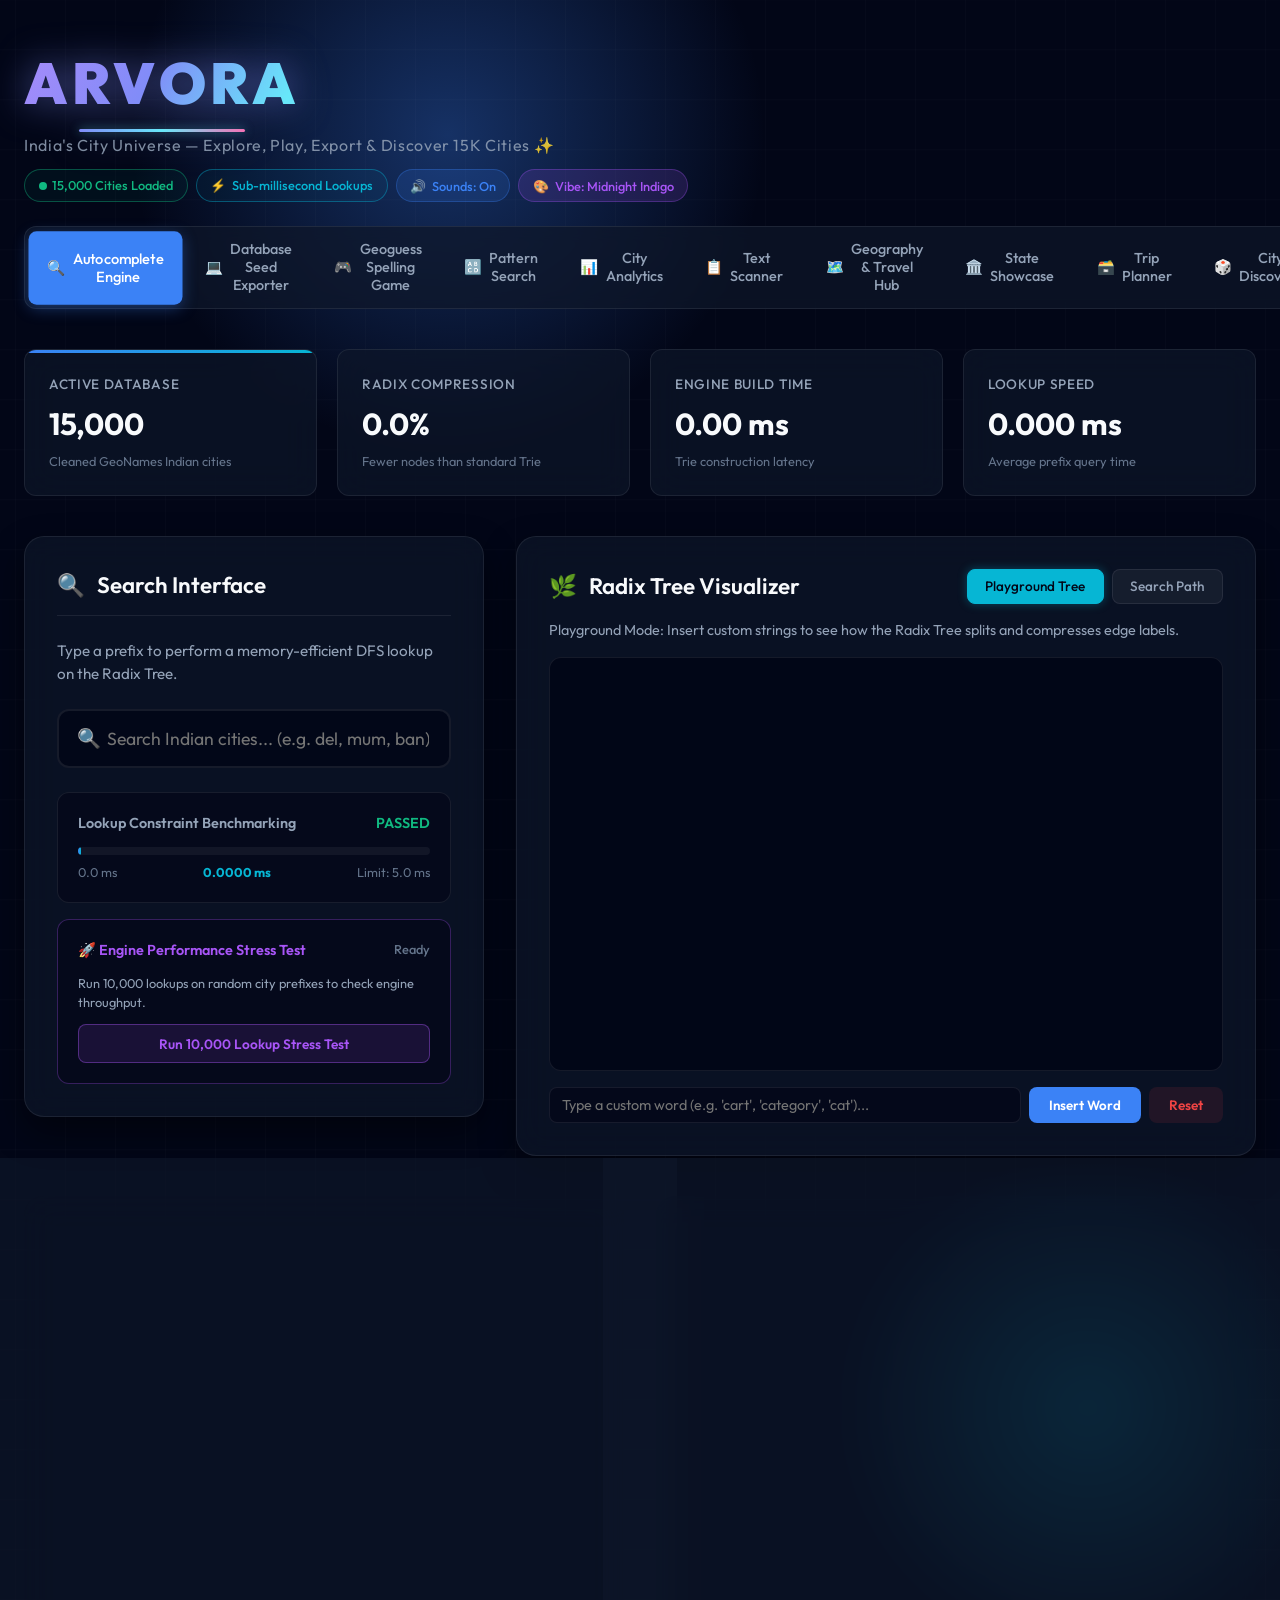
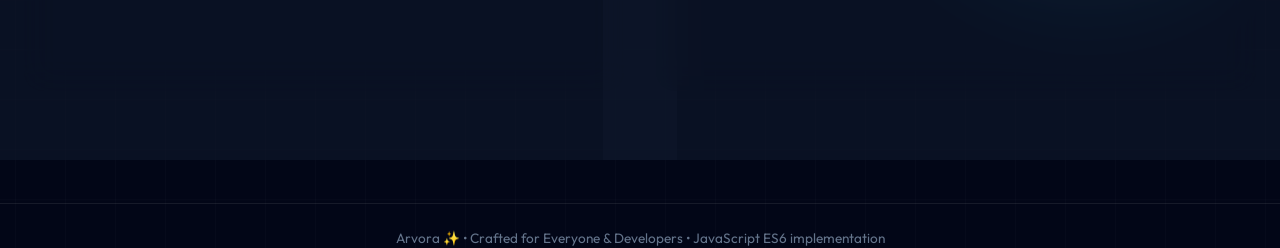
==== commit 7b9fd6c9: "update: index.html with latest fixes" ====
--- a/index.html
+++ b/index.html
@@ -6,7 +6,7 @@
   <meta name="theme-color" content="#020617">
   <title>Arvora ✨ — India's City Universe & Dev Hub</title>
   <meta name="description" content="Arvora: The next-gen Indian cities universe — blazing-fast Radix Tree autocomplete, interactive state tourism, geoguess spelling game, and database seed exporter. Explore India like never before.">
-  <link rel="stylesheet" href="index.css?v=2.0.1">
+  <link rel="stylesheet" href="index.css?v=2.1.0">
 </head>
 <body>
 
@@ -452,17 +452,15 @@
       </div>
 
     </div>
-
-    <!-- Page Footer -->
-    <footer style="text-align: center; color: var(--text-muted); font-size: 0.85rem; border-top: 1px solid var(--card-border); padding-top: 1.5rem; margin-top: 2rem;">
-      <p>Arvora ✨ • Crafted for Everyone &amp; Developers • JavaScript ES6 implementation</p>
-    </footer>
-
   </div>
 
   <!-- =====================================================================
-       TAB 4: PATTERN SEARCH
+       ALL REMAINING TABS — placed inside shared wrapper so they get proper
+       padding/centering from .app-tab-wrapper
        ===================================================================== -->
+  <div class="app-tab-wrapper">
+
+  <!-- TAB 4: PATTERN SEARCH -->
   <div id="tab-content-pattern" class="tab-content">
     <div class="dashboard-grid">
 
@@ -964,24 +962,23 @@
 
             <!-- Items list -->
             <div id="pack-items-list" style="display:flex; flex-direction:column; gap:0.4rem; max-height:220px; overflow-y:auto;"></div>
-
-            <!-- Custom item adder (shown on custom tab) -->
+          <!-- Custom item adder (shown on custom tab) -->
             <div id="pack-custom-adder" style="display:none; margin-top:0.75rem; display:none;">
               <div style="display:flex; gap:0.5rem;">
                 <input type="text" id="pack-custom-input" placeholder="Add custom item..." autocomplete="off"
                   style="flex:1; background:rgba(2,6,23,0.85); border:1px solid var(--card-border); border-radius:var(--radius-sm); padding:0.4rem 0.7rem; color:var(--text-primary); font-family:inherit; font-size:0.85rem;">
                 <button id="pack-custom-add-btn" class="visualizer-btn" style="padding:0.4rem 0.75rem; font-size:0.8rem;">➕</button>
               </div>
-            </div>
-          </div>
-
-        </div>
-  </div>
-
-  <!-- =====================================================================
-       TAB 10: CITY DISCOVERY
-       ===================================================================== -->
-  <div id="tab-content-discovery" class="tab-content" style="display:none;">
+             </div>
+           </div>
+
+         </div><!-- right column -->
+       </div><!-- trip-main-grid -->
+    </div><!-- inner max-width container -->
+  </div><!-- #tab-content-trip -->
+
+  <!-- TAB 10: CITY DISCOVERY -->
+  <div id="tab-content-discovery" class="tab-content">
     <div style="max-width:800px; margin:0 auto; padding: 0 1rem 3rem;">
       <div class="panel trip-hero-panel" style="background: linear-gradient(135deg, rgba(59, 130, 246, 0.07) 0%, rgba(139, 92, 246, 0.07) 100%); border-color: rgba(59, 130, 246, 0.2);">
         <h2 class="panel-title" style="margin-bottom:0.25rem;"><span>🎲</span> City Discovery</h2>
@@ -1047,10 +1044,8 @@
     </div>
   </div>
 
-  <!-- =====================================================================
-       TAB 11: FESTIVAL CALENDAR
-       ===================================================================== -->
-  <div id="tab-content-festivals" class="tab-content" style="display:none;">
+  <!-- TAB 11: FESTIVAL CALENDAR -->
+  <div id="tab-content-festivals" class="tab-content">
     <div style="max-width:1200px; margin:0 auto; padding: 0 1rem 3rem;">
       <div class="panel trip-hero-panel" style="background: linear-gradient(135deg, rgba(236, 72, 153, 0.07) 0%, rgba(245, 158, 11, 0.07) 100%); border-color: rgba(236, 72, 153, 0.2);">
         <div style="display:flex; justify-content:space-between; align-items:center; flex-wrap:wrap; gap:1rem;">
@@ -1091,10 +1086,8 @@
     </div>
   </div>
 
-  <!-- =====================================================================
-       TAB 12: CITY COMPARISON
-       ===================================================================== -->
-  <div id="tab-content-compare" class="tab-content" style="display:none;">
+  <!-- TAB 12: CITY COMPARISON -->
+  <div id="tab-content-compare" class="tab-content">
     <div style="max-width:900px; margin:0 auto; padding: 0 1rem 3rem;">
       <div class="panel trip-hero-panel" style="background: linear-gradient(135deg, rgba(6, 182, 212, 0.07) 0%, rgba(16, 185, 129, 0.07) 100%); border-color: rgba(6, 182, 212, 0.2);">
         <h2 class="panel-title" style="margin-bottom:0.25rem;"><span>🏙️</span> City Comparison</h2>
@@ -1158,10 +1151,8 @@
     </div>
   </div>
 
-  <!-- =====================================================================
-       TAB 13: BUDGET CALCULATOR
-       ===================================================================== -->
-  <div id="tab-content-budget" class="tab-content" style="display:none;">
+  <!-- TAB 13: BUDGET CALCULATOR -->
+  <div id="tab-content-budget" class="tab-content">
     <div style="max-width:1000px; margin:0 auto; padding: 0 1rem 3rem;">
       <div class="panel trip-hero-panel" style="background: linear-gradient(135deg, rgba(16, 185, 129, 0.07) 0%, rgba(139, 92, 246, 0.07) 100%); border-color: rgba(16, 185, 129, 0.2);">
         <div style="display:flex; justify-content:space-between; align-items:center; flex-wrap:wrap; gap:1rem;">
@@ -1279,9 +1270,16 @@
     </div>
   </div>
 
+  </div><!-- /.app-tab-wrapper -->
+
+  <!-- Page Footer -->
+  <footer style="text-align: center; color: var(--text-muted); font-size: 0.85rem; border-top: 1px solid var(--card-border); padding-top: 1.5rem; margin-top: 2rem; max-width: 1400px; margin-left: auto; margin-right: auto; padding-left: 1.5rem; padding-right: 1.5rem;">
+    <p>Arvora ✨ • Crafted for Everyone &amp; Developers • JavaScript ES6 implementation</p>
+  </footer>
+
   <!-- Include code modules -->
-  <script src="cities.js?v=2.0.2"></script>
-  <script src="trie.js?v=2.0.2"></script>
-  <script src="app.js?v=2.0.2"></script>
+  <script src="cities.js?v=2.2.0"></script>
+  <script src="trie.js?v=2.2.0"></script>
+  <script src="app.js?v=2.2.0"></script>
 </body>
 </html>
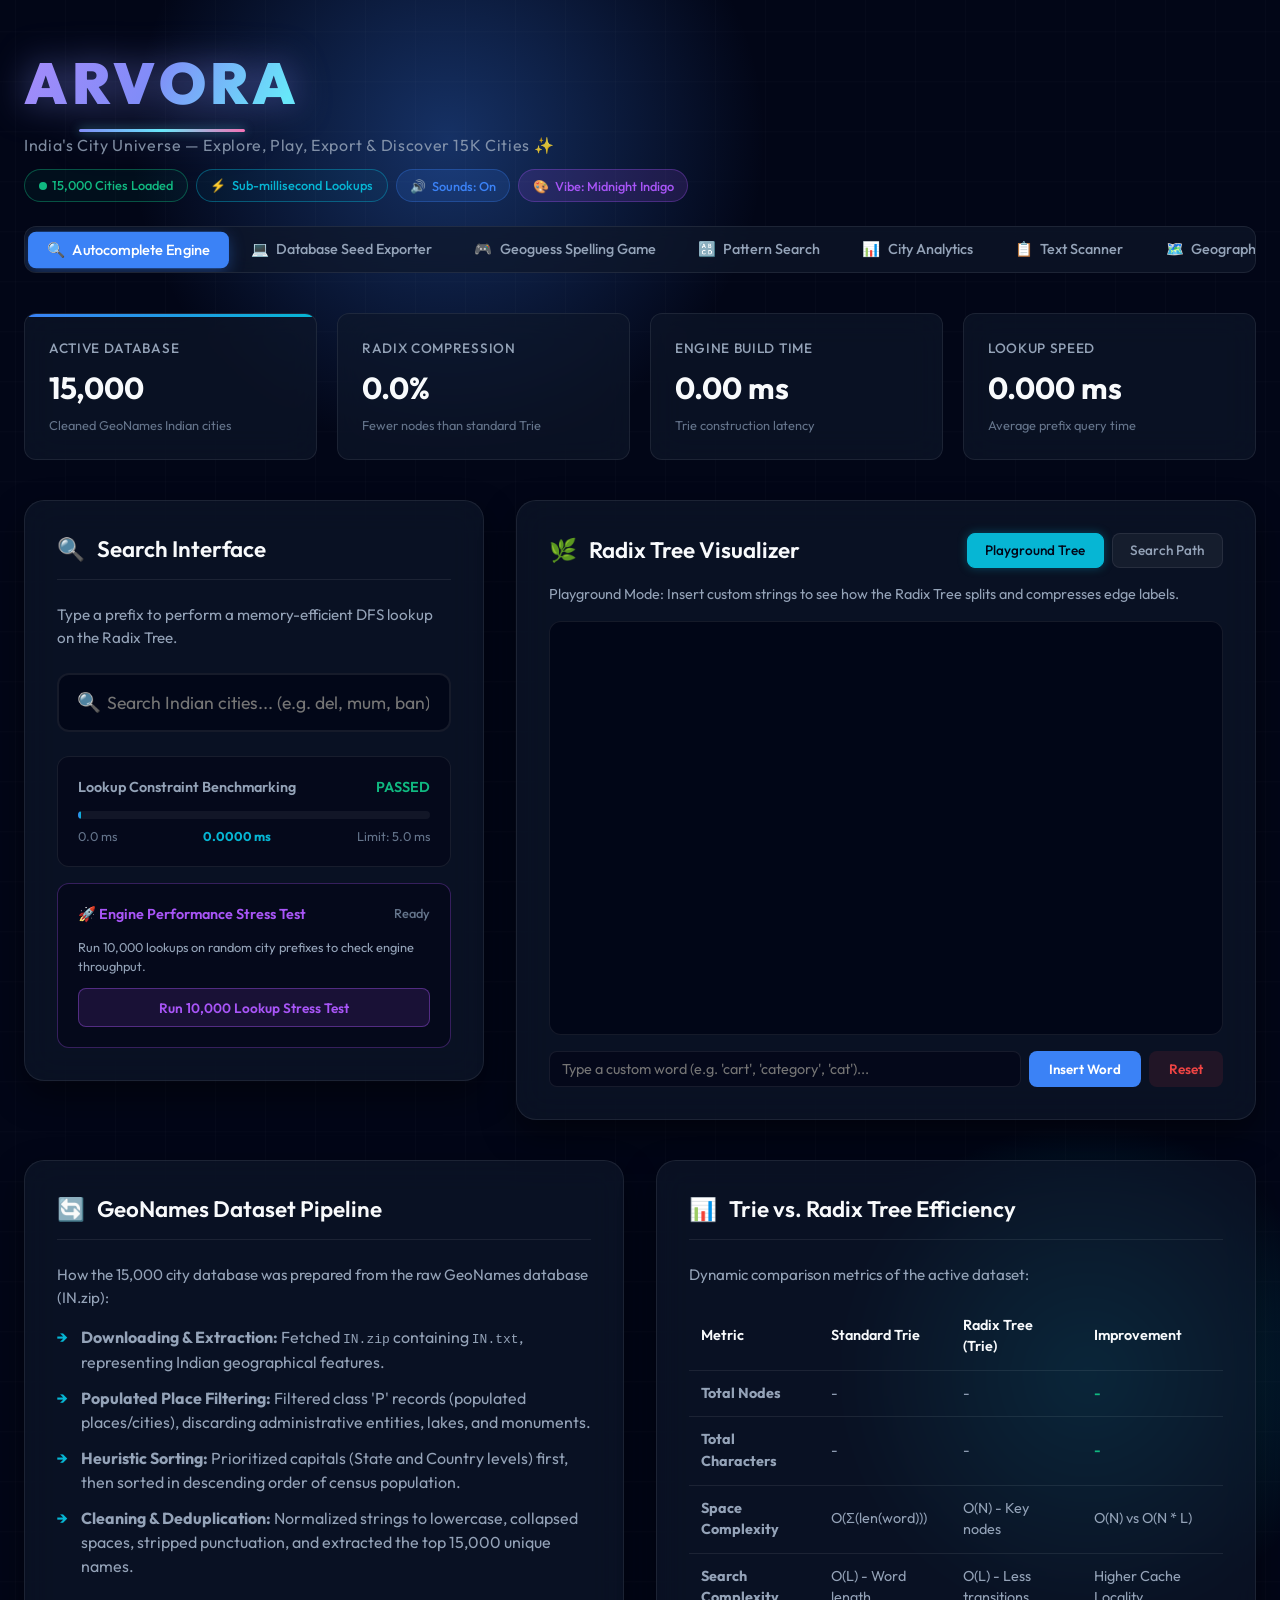
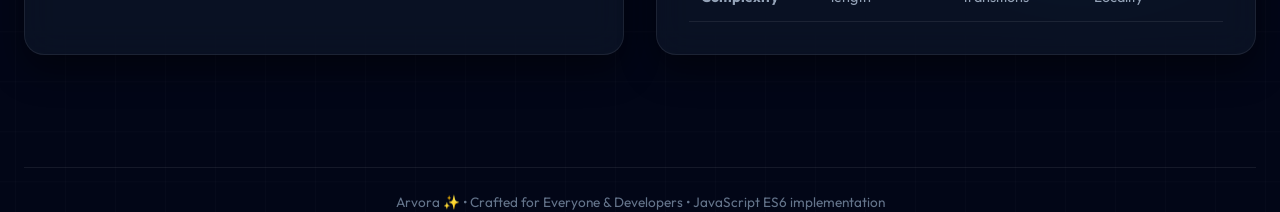
==== commit fc5f584c: "update: index.html with latest fixes" ====
--- a/index.html
+++ b/index.html
@@ -56,6 +56,8 @@
         <button id="tab-btn-festivals" class="tab-btn"><span>📅</span> Festival Calendar</button>
         <button id="tab-btn-compare" class="tab-btn"><span>🏙️</span> City Comparison</button>
         <button id="tab-btn-budget" class="tab-btn"><span>💰</span> Budget Calculator</button>
+        <button id="tab-btn-routesolver" class="tab-btn"><span>🗺️</span> Transit Solver</button>
+        <button id="tab-btn-culinary" class="tab-btn"><span>🥘</span> Culinary Showcase</button>
       </div>
     </header>
 
@@ -1266,6 +1268,158 @@
             </div>
           </div>
         </div>
+    </div>
+  </div>
+
+  <!-- TAB 14: TRANSIT SOLVER -->
+  <div id="tab-content-routesolver" class="tab-content">
+    <div style="max-width:1000px; margin:0 auto; padding: 0 1rem 3rem;">
+      <div class="panel trip-hero-panel" style="background: linear-gradient(135deg, rgba(245, 158, 11, 0.07) 0%, rgba(239, 68, 68, 0.07) 100%); border-color: rgba(245, 158, 11, 0.2);">
+        <h2 class="panel-title" style="margin-bottom:0.25rem;"><span>🗺️</span> Transit &amp; Route Solver</h2>
+        <p style="color:var(--text-secondary); font-size:0.95rem;">Select start and destination cities, compute dynamic route diagnostics, and watch the visual path solver.</p>
+      </div>
+
+      <div style="display:grid; grid-template-columns: 360px 1fr; gap:1.5rem; margin-top:1.5rem;" class="trip-main-grid">
+        <!-- Left: Form inputs & diagnostics -->
+        <div class="panel" style="display:flex; flex-direction:column; gap:1.25rem;">
+          <h3 style="font-size:1rem; font-weight:700; color:var(--color-primary); margin-bottom:0.25rem;">⚙️ Route Parameters</h3>
+          
+          <div style="position:relative;">
+            <label style="display:block; font-size:0.8rem; color:var(--text-secondary); margin-bottom:0.35rem; font-weight:500;">Start City</label>
+            <div class="search-input-container">
+              <span class="search-icon">🛫</span>
+              <input type="text" id="route-start-city" placeholder="e.g. Delhi" autocomplete="off">
+            </div>
+            <div id="route-start-dropdown" class="suggestion-dropdown" style="display:none; width:100%; position:absolute; z-index:200;">
+              <div id="route-start-suggestions-list"></div>
+            </div>
+          </div>
+
+          <div style="position:relative;">
+            <label style="display:block; font-size:0.8rem; color:var(--text-secondary); margin-bottom:0.35rem; font-weight:500;">Destination City</label>
+            <div class="search-input-container">
+              <span class="search-icon">🛬</span>
+              <input type="text" id="route-end-city" placeholder="e.g. Mumbai" autocomplete="off">
+            </div>
+            <div id="route-end-dropdown" class="suggestion-dropdown" style="display:none; width:100%; position:absolute; z-index:200;">
+              <div id="route-end-suggestions-list"></div>
+            </div>
+          </div>
+
+          <div>
+            <label style="display:block; font-size:0.8rem; color:var(--text-secondary); margin-bottom:0.35rem; font-weight:500;">Transit Mode</label>
+            <select id="route-transit-mode" style="width:100%; background:rgba(2,6,23,0.7); border:1px solid var(--card-border); border-radius:6px; padding:0.5rem; color:var(--text-primary); font-family:inherit; cursor:pointer;">
+              <option value="flight">✈️ Flight (Direct / Connecting)</option>
+              <option value="train" selected>🚂 Fast Train (Express / AC)</option>
+              <option value="drive">🚗 Highway Self-Drive (Cab)</option>
+              <option value="bus">🚌 Intercity Bus (AC Sleeper)</option>
+            </select>
+          </div>
+
+          <!-- Solver Diagnostics -->
+          <div style="margin-top:0.5rem; border-top:1px solid rgba(255,255,255,0.06); padding-top:1rem; display:flex; flex-direction:column; gap:0.75rem;">
+            <div class="trip-stat-row">
+              <span style="font-size:0.85rem; color:var(--text-muted);">🗺️ Est. Distance:</span>
+              <span id="route-stat-distance" style="font-weight:700; color:var(--text-primary);">0 km</span>
+            </div>
+            <div class="trip-stat-row">
+              <span style="font-size:0.85rem; color:var(--text-muted);">⏱️ Travel Time:</span>
+              <span id="route-stat-duration" style="font-weight:700; color:var(--text-primary);">0h 0m</span>
+            </div>
+            <div class="trip-stat-row">
+              <span style="font-size:0.85rem; color:var(--text-muted);">🪙 Est. Ticket Cost:</span>
+              <span id="route-stat-cost" style="font-weight:700; color:var(--color-success);">₹0</span>
+            </div>
+            <div class="trip-stat-row">
+              <span style="font-size:0.85rem; color:var(--text-muted);">🍃 Carbon Footprint:</span>
+              <span id="route-stat-carbon" style="font-weight:700; color:var(--color-purple);">0 kg CO₂</span>
+            </div>
+          </div>
+
+          <button id="route-btn-add-trip" class="visualizer-btn" style="width:100%; background:var(--color-success); border-color:var(--color-success); color:var(--bg-primary); font-weight:700; display:none; margin-top:0.5rem;">
+            📍 Add Route Stops to Trip
+          </button>
+        </div>
+
+        <!-- Right: SVG Visualizer -->
+        <div class="panel" style="display:flex; flex-direction:column; gap:1rem; position:relative; min-height:400px; padding:1.25rem;">
+          <h3 style="font-size:1rem; font-weight:700; color:var(--color-accent); margin-bottom:0.25rem;">🛰️ Interactive Transit Solver Canvas</h3>
+          
+          <div id="route-canvas-container" style="flex:1; width:100%; background:rgba(2,6,23,0.85); border:1px solid var(--card-border); border-radius:8px; overflow:hidden; position:relative; min-height:300px;">
+            <!-- Grid lines background -->
+            <div style="position:absolute; inset:0; opacity:0.1; background-size: 20px 20px; background-image: linear-gradient(to right, grey 1px, transparent 1px), linear-gradient(to bottom, grey 1px, transparent 1px);"></div>
+            
+            <svg id="route-svg-map" style="position:absolute; top:0; left:0; width:100%; height:100%;">
+              <defs>
+                <!-- Glow effects -->
+                <filter id="glow-start" x="-20%" y="-20%" width="140%" height="140%">
+                  <feGaussianBlur stdDeviation="6" result="blur" />
+                  <feComposite in="SourceGraphic" in2="blur" operator="over" />
+                </filter>
+              </defs>
+              <!-- Plotted Route path -->
+              <path id="route-svg-path" d="" fill="none" stroke="var(--color-primary)" stroke-width="3" stroke-dasharray="6,4" style="transition: stroke 0.4s;"></path>
+              <!-- Trailing path (completed journey) -->
+              <path id="route-svg-completed" d="" fill="none" stroke="var(--color-accent)" stroke-width="3.5" style="opacity: 0.8;"></path>
+              
+              <!-- Checkpoints/Stops group -->
+              <g id="route-svg-nodes"></g>
+              
+              <!-- Animated vehicle node -->
+              <g id="route-svg-vehicle" style="display:none;">
+                <circle r="12" fill="var(--color-accent)" style="filter:drop-shadow(0 0 8px var(--color-accent));"></circle>
+                <text id="route-svg-vehicle-icon" y="4" text-anchor="middle" style="font-size:14px; pointer-events:none;">🚂</text>
+              </g>
+            </svg>
+            
+            <!-- Map overlay state HUD -->
+            <div id="route-canvas-hud" style="position:absolute; top:12px; right:12px; padding:0.5rem 0.75rem; background:rgba(15,23,42,0.92); border:1px solid var(--card-border); border-radius:6px; font-size:0.75rem; color:var(--text-secondary); pointer-events:none; display:none;">
+              Active Solver Mode: <span id="route-hud-mode" style="color:var(--color-accent); font-weight:700;">TRAIN</span>
+            </div>
+            
+            <!-- Empty state map placeholder -->
+            <div id="route-canvas-placeholder" style="position:absolute; inset:0; display:flex; flex-direction:column; align-items:center; justify-content:center; text-align:center; padding:2rem; z-index:10;">
+              <span style="font-size:3.5rem; margin-bottom:1rem;">🛰️</span>
+              <h4 style="font-size:1.05rem; font-weight:700; color:var(--text-primary); margin:0;">Enter Cities to Solve Route</h4>
+              <p style="font-size:0.82rem; color:var(--text-muted); max-width:300px; margin-top:0.25rem;">Type starting point and destination in the left menu to view real-time calculations.</p>
+            </div>
+          </div>
+        </div>
+      </div>
+    </div>
+  </div>
+
+  <!-- TAB 15: CULINARY SHOWCASE -->
+  <div id="tab-content-culinary" class="tab-content">
+    <div style="max-width:1200px; margin:0 auto; padding: 0 1rem 3rem;">
+      <div class="panel trip-hero-panel" style="background: linear-gradient(135deg, rgba(236, 72, 153, 0.07) 0%, rgba(139, 92, 246, 0.07) 100%); border-color: rgba(236, 72, 153, 0.2);">
+        <div style="display:flex; justify-content:space-between; align-items:center; flex-wrap:wrap; gap:1rem;">
+          <div>
+            <h2 class="panel-title" style="margin-bottom:0.25rem;"><span>🥘</span> local Culinary &amp; Food Showcase</h2>
+            <p style="color:var(--text-secondary); font-size:0.95rem;">Embark on a gastronomic journey across India. Explore signature street foods, regional recipes, and local favorites.</p>
+          </div>
+          <div>
+            <div class="search-input-container" style="min-width:240px; position:relative;">
+              <span class="search-icon">🔍</span>
+              <input type="text" id="culinary-search-input" placeholder="Search dishes or cities..." autocomplete="off">
+            </div>
+          </div>
+        </div>
+
+        <!-- Food Zone Category Tabs -->
+        <div style="display:flex; gap:0.4rem; flex-wrap:wrap; margin-top:1.5rem; border-top:1px solid rgba(255,255,255,0.06); padding-top:1rem;">
+          <button class="pack-cat-btn culinary-zone-btn active" data-zone="all">🌐 All India</button>
+          <button class="pack-cat-btn culinary-zone-btn" data-zone="North">🌾 North Indian</button>
+          <button class="pack-cat-btn culinary-zone-btn" data-zone="South">🌴 South Indian</button>
+          <button class="pack-cat-btn culinary-zone-btn" data-zone="East">🐟 East Indian</button>
+          <button class="pack-cat-btn culinary-zone-btn" data-zone="West">🌶️ West Indian</button>
+          <button class="pack-cat-btn culinary-zone-btn" data-zone="Central">🥘 Central Indian</button>
+        </div>
+      </div>
+
+      <!-- Culinary grid display -->
+      <div id="culinary-grid-list" style="display:grid; grid-template-columns: repeat(auto-fill, minmax(280px, 1fr)); gap:1.5rem; margin-top:1.5rem;">
+        <!-- Injected by JS -->
       </div>
     </div>
   </div>
--- a/index.css
+++ b/index.css
@@ -184,6 +184,20 @@
   padding: 2.5rem 1.5rem;
   position: relative;
   z-index: 1;
+}
+
+/* Outer wrapper for tabs 4-13: same centering as app-container */
+.app-tab-wrapper {
+  max-width: 1400px;
+  margin: 0 auto;
+  padding: 0 1.5rem;
+  position: relative;
+  z-index: 1;
+}
+
+.app-tab-wrapper .tab-content {
+  padding-top: 0.25rem;
+  padding-bottom: 2.5rem;
 }
 
 header {
@@ -297,7 +311,14 @@
   padding: 0.3rem;
   border-radius: var(--radius-md);
   backdrop-filter: blur(8px);
-}
+  /* Allow horizontal scrolling instead of overflowing the viewport */
+  overflow-x: auto;
+  overflow-y: hidden;
+  flex-wrap: nowrap;
+  -webkit-overflow-scrolling: touch;
+  scrollbar-width: none; /* Firefox */
+}
+.tab-navigation::-webkit-scrollbar { display: none; } /* Chrome/Safari */
 
 .tab-btn {
   background: transparent;
@@ -314,6 +335,8 @@
   align-items: center;
   gap: 0.45rem;
   position: relative;
+  white-space: nowrap; /* Keep each tab on one line */
+  flex-shrink: 0;      /* Don't shrink — scroll instead */
 }
 
 .tab-btn::after {
@@ -459,9 +482,18 @@
   margin-bottom: 1.5rem;
   display: flex;
   align-items: center;
+  flex-wrap: wrap;
   gap: 0.75rem;
   border-bottom: 1px solid var(--card-border);
   padding-bottom: 0.75rem;
+  word-break: break-word;
+  overflow-wrap: break-word;
+}
+
+.panel h1, .panel h2, .panel h3, .panel h4, #discover-card-name {
+  word-break: break-word;
+  overflow-wrap: break-word;
+  white-space: normal;
 }
 
 .panel-title i {
@@ -979,14 +1011,17 @@
 
   .tab-navigation {
     width: 100%;
-    justify-content: stretch;
+    overflow-x: auto;
+    flex-wrap: nowrap;
+    justify-content: flex-start;
   }
 
   .tab-btn {
-    flex: 1;
+    flex: none;
+    flex-shrink: 0;
     justify-content: center;
     font-size: 0.82rem;
-    padding: 0.55rem 0.6rem;
+    padding: 0.55rem 0.8rem;
   }
 
   .brand-section h1 {
@@ -1695,4 +1730,84 @@
   }
 }
 
-
+/* Make sure panel headings wrap nicely on small screens and never overflow */
+.panel-title {
+  flex-wrap: wrap !important;
+  word-break: break-word !important;
+  overflow-wrap: break-word !important;
+}
+
+@media (max-width: 768px) {
+  #discover-card-name {
+    font-size: 1.45rem !important;
+  }
+  .panel h1, .panel h2, .panel h3, .panel h4 {
+    word-break: break-word !important;
+    overflow-wrap: break-word !important;
+  }
+}
+
+@media (max-width: 480px) {
+  #discover-card-name {
+    font-size: 1.25rem !important;
+  }
+  .panel-title {
+    font-size: 1.05rem !important;
+  }
+  .panel-title span {
+    font-size: 1.1rem !important;
+  }
+  .panel h1, .panel h2, .panel h3, .panel h4 {
+    font-size: 1.0rem !important;
+    word-break: break-word !important;
+    overflow-wrap: break-word !important;
+  }
+}
+
+/* Suggestion dropdown (used by Discovery, Compare, Trip, etc.) */
+.suggestion-dropdown {
+  position: absolute;
+  top: calc(100% + 4px);
+  left: 0;
+  right: 0;
+  z-index: 200;
+  background: rgba(15, 23, 42, 0.98);
+  border: 1px solid var(--card-border);
+  border-radius: var(--radius-md);
+  box-shadow: 0 25px 50px rgba(0, 0, 0, 0.65);
+  overflow: hidden;
+  max-height: 220px;
+  overflow-y: auto;
+}
+
+.suggestion-dropdown .suggestion-item {
+  padding: 0.65rem 1rem;
+  cursor: pointer;
+  display: flex;
+  align-items: center;
+  justify-content: space-between;
+  border-bottom: 1px solid rgba(255,255,255,0.03);
+  transition: background var(--transition-fast), padding-left var(--transition-fast);
+  font-size: 0.9rem;
+  color: var(--text-primary);
+}
+
+.suggestion-dropdown .suggestion-item:hover {
+  background: rgba(59, 130, 246, 0.18);
+  padding-left: 1.25rem;
+}
+
+.suggestion-dropdown .suggestion-item:last-child {
+  border-bottom: none;
+}
+
+/* Responsive tab-wrapper adjustments */
+@media (max-width: 768px) {
+  .app-tab-wrapper { padding: 0 1rem; }
+}
+@media (max-width: 480px) {
+  .app-tab-wrapper { padding: 0 0.75rem; }
+  .tab-btn { font-size: 0.76rem; padding: 0.45rem 0.55rem; gap: 0.2rem; }
+}
+
+
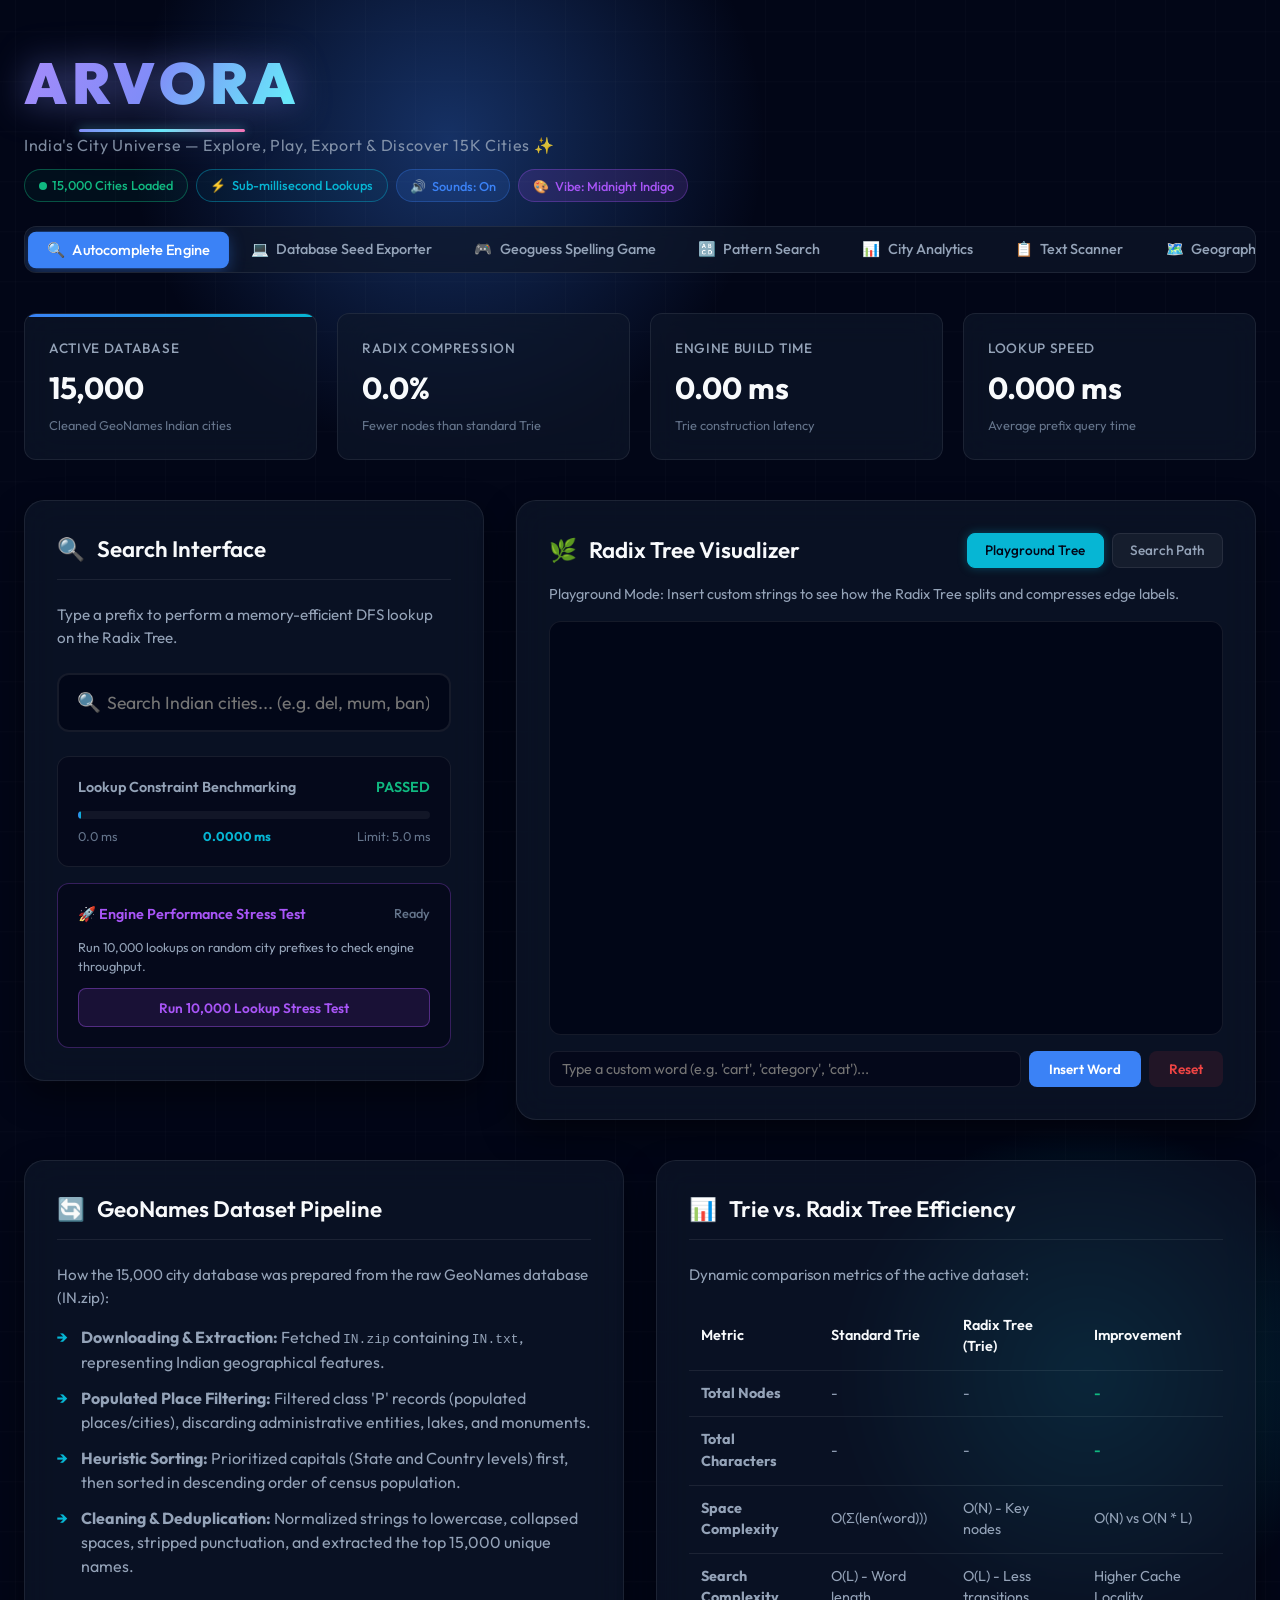
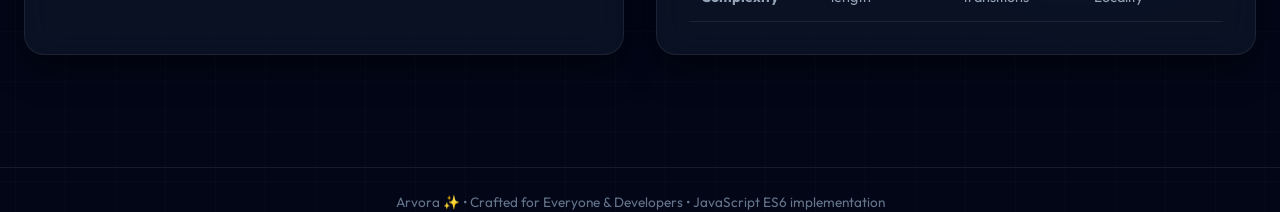
==== commit c7dc3d48: "update: index.html with latest fixes" ====
--- a/index.html
+++ b/index.html
@@ -1268,6 +1268,7 @@
             </div>
           </div>
         </div>
+      </div>
     </div>
   </div>
 
